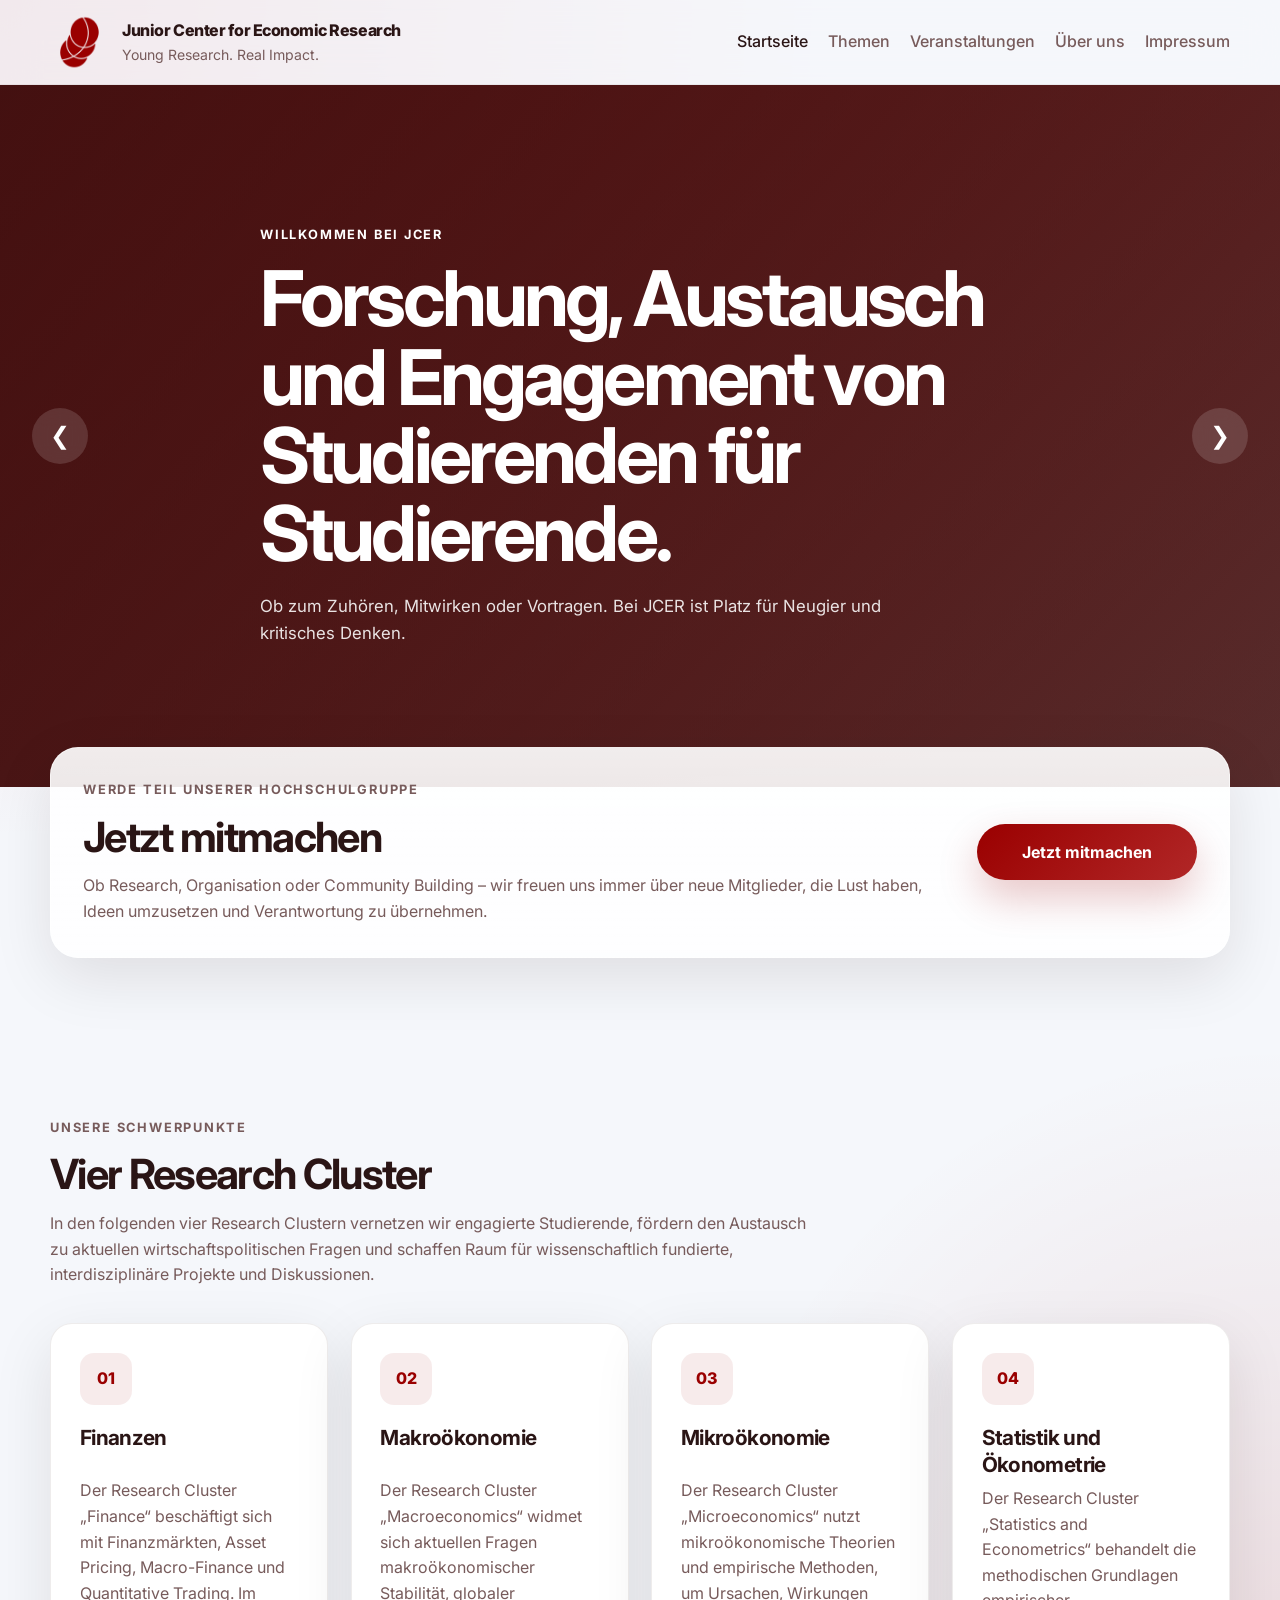
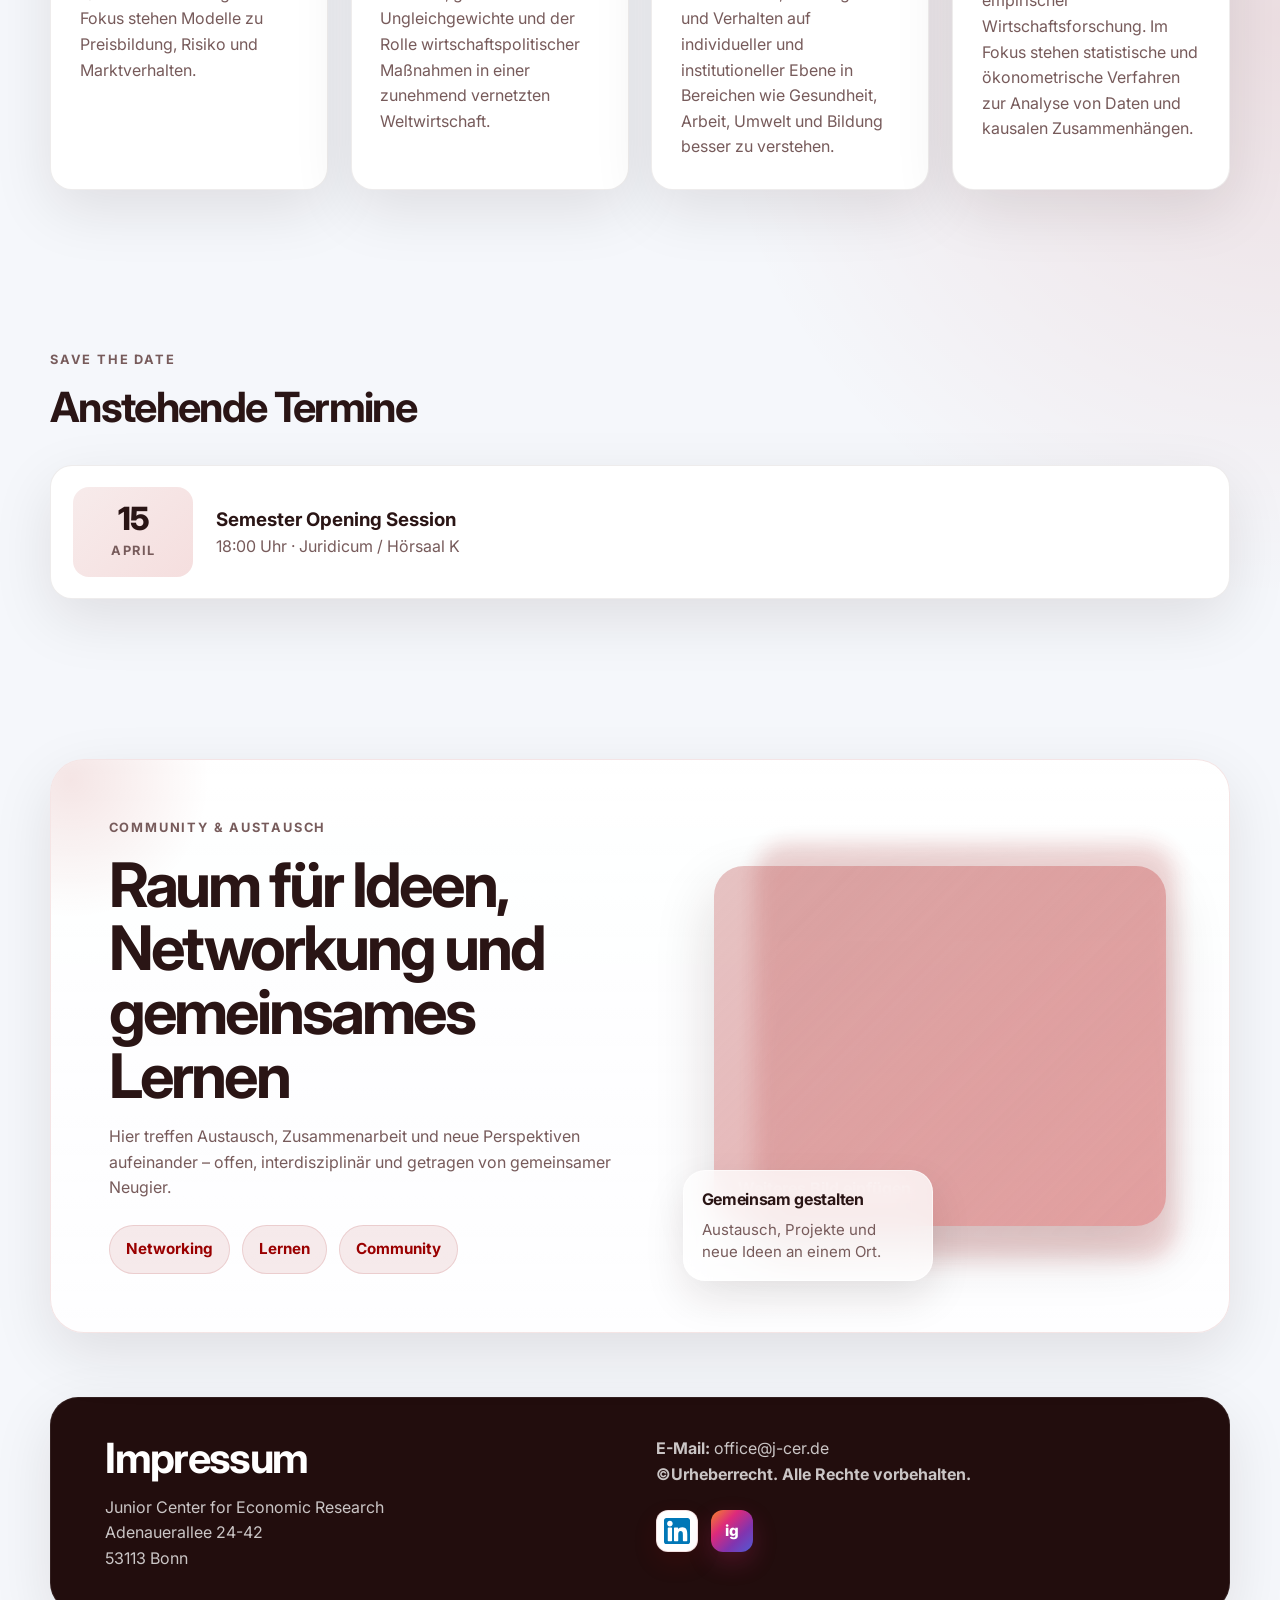
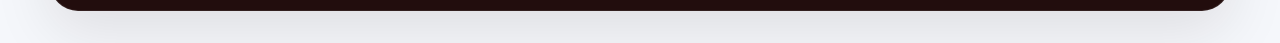
==== index.html @ ba7fd485 "Initial commit" ====
<!DOCTYPE html>
<html lang="de">
<head>
  <meta charset="UTF-8" />
  <meta name="viewport" content="width=device-width, initial-scale=1.0" />
  <title>JCER – Startseite</title>
  <link rel="preconnect" href="https://fonts.googleapis.com">
  <link rel="preconnect" href="https://fonts.gstatic.com" crossorigin>
  <link href="https://fonts.googleapis.com/css2?family=Inter:wght@400;500;600;700;800&display=swap" rel="stylesheet">
  <link rel="stylesheet" href="styles.css" />
</head>
<body>
  <header class="site-header">
    <div class="container header-content">
      <a href="index.html" class="brand" aria-label="Startseite">
        <div class="brand-logo">Logo</div>
        <div class="brand-text">
          <span class="brand-title">Junior Center for Economic Research</span>
          <span class="brand-subtitle">Young Research. Real Impact.</span>
        </div>
      </a>

      <nav class="main-nav" aria-label="Hauptnavigation">
        <a href="index.html" class="active">Startseite</a>
        <a href="themen.html">Themen</a>
        <a href="veranstaltungen.html">Veranstaltungen</a>
        <a href="ueber-uns.html">Über uns</a>
        <a href="impressum.html">Impressum</a>
      </nav>
    </div>
  </header>

  <main>
    <section class="hero-section">
      <div class="hero-slider">
        <div
          class="hero-slide active"
          style="background-image: url('https://images.unsplash.com/photo-1522202176988-66273c2fd55f?auto=format&fit=crop&w=1600&q=80');"
        ></div>

        <div
          class="hero-slide"
          style="background-image: url('https://images.unsplash.com/photo-1516321318423-f06f85e504b3?auto=format&fit=crop&w=1600&q=80');"
        ></div>

        <div
          class="hero-slide"
          style="background-image: url('https://images.unsplash.com/photo-1523240795612-9a054b0db644?auto=format&fit=crop&w=1600&q=80');"
        ></div>
      </div>

      <div class="hero-overlay"></div>

      <button class="hero-arrow hero-prev" type="button" aria-label="Vorheriges Bild">
        &#10094;
      </button>

      <button class="hero-arrow hero-next" type="button" aria-label="Nächstes Bild">
        &#10095;
      </button>

      <div class="container hero-content">
        <p class="eyebrow">Willkommen bei JCER</p>
        <h1>Forschung, Austausch und Engagement von Studierenden für Studierende.</h1>
        <p class="hero-text">
          Ob zum Zuhören, Mitwirken oder Vortragen.
          Bei JCER ist Platz für Neugier und kritisches Denken.
        </p>
      </div>
    </section>

    <section class="cta-section" id="mitmachen">
      <div class="container cta-box">
        <div>
          <p class="section-label">Werde Teil unserer Hochschulgruppe</p>
          <h2>Jetzt mitmachen</h2>
          <p>
            Ob Research, Organisation oder Community Building – wir freuen uns immer über neue Mitglieder,
            die Lust haben, Ideen umzusetzen und Verantwortung zu übernehmen.
          </p>
        </div>
        <a href="https://docs.google.com/forms/d/e/1FAIpQLSfSq2vkGWqAHSwN1rf7VXkGz0Rp_RXtEIdirjfcosgedQK0yQ/viewform" class="primary-button">Jetzt mitmachen</a>
      </div>
    </section>

    <section class="cluster-section" id="cluster">
      <div class="container">
        <div class="section-heading">
          <p class="section-label">Unsere Schwerpunkte</p>
          <h2>Vier Research Cluster</h2>
          <p>
            In den folgenden vier Research Clustern vernetzen wir engagierte Studierende, 
            fördern den Austausch zu aktuellen wirtschaftspolitischen Fragen und schaffen Raum für wissenschaftlich fundierte, interdisziplinäre Projekte und Diskussionen.
          </p>
        </div>

        <div class="cluster-grid">
          <article class="cluster-card">
            <span class="cluster-number">01</span>
            <h3>Finanzen</h3>
            <p>
              Der Research Cluster „Finance“ beschäftigt sich mit Finanzmärkten, Asset Pricing, Macro-Finance und Quantitative Trading. 
              Im Fokus stehen Modelle zu Preisbildung, Risiko und Marktverhalten.
            </p>
          </article>

          <article class="cluster-card">
            <span class="cluster-number">02</span>
            <h3>Makroökonomie</h3>
            <p>
              Der Research Cluster „Macroeconomics“ widmet sich aktuellen Fragen makroökonomischer Stabilität, globaler 
              Ungleichgewichte und der Rolle wirtschaftspolitischer Maßnahmen in einer zunehmend vernetzten Weltwirtschaft.
            </p>
          </article>

          <article class="cluster-card">
            <span class="cluster-number">03</span>
            <h3>Mikroökonomie</h3>
            <p>
              Der Research Cluster „Microeconomics“ nutzt mikroökonomische Theorien und empirische Methoden, um Ursachen, Wirkungen und Verhalten auf individueller und 
              institutioneller Ebene in Bereichen wie Gesundheit, Arbeit, Umwelt und Bildung besser zu verstehen.
            </p>
          </article>

          <article class="cluster-card">
            <span class="cluster-number">04</span>
            <h3>Statistik und Ökonometrie</h3>
            <p>
              Der Research Cluster „Statistics and Econometrics“ behandelt die methodischen Grundlagen empirischer Wirtschaftsforschung. Im Fokus stehen statistische und 
              ökonometrische Verfahren zur Analyse von Daten und kausalen Zusammenhängen.
            </p>
          </article>
        </div>
      </div>
    </section>

    <section class="events-section" id="termine">
      <div class="container">
        <div class="section-heading">
          <p class="section-label">Save the date</p>
          <h2>Anstehende Termine</h2>
        </div>

        <div class="event-list">
          <article class="event-card">
            <div class="event-date">
              <span class="day">15</span>
              <span class="month">April</span>
            </div>
            <div class="event-info">
              <h3>Semester Opening Session</h3>
              <p>18:00 Uhr · Juridicum / Hörsaal K</p>
            </div>
          </article>
        </div>
      </div>
    </section>

    <section class="image-banner-section" aria-label="Weiteres Bild">
      <div class="container">
        <div class="image-banner-card image-banner-card-redesign">
          <div class="image-banner-text">
            <p class="section-label">Community & Austausch</p>
            <h2>Raum für Ideen, Networkung und gemeinsames Lernen</h2>
            <p>
              Hier treffen Austausch, Zusammenarbeit und neue Perspektiven aufeinander – offen, 
              interdisziplinär und getragen von gemeinsamer Neugier.
            </p>

            <div class="image-banner-tags">
              <span>Networking</span>
              <span>Lernen</span>
              <span>Community</span>
            </div>
          </div>

          <div class="image-visual-stack">
            <div class="image-visual-accent"></div>

            <div class="image-placeholder">
              <span>Weiteres Bild einfügen</span>
            </div>

            <div class="image-floating-note">
              <strong>Gemeinsam gestalten</strong>
              <p>Austausch, Projekte und neue Ideen an einem Ort.</p>
            </div>
          </div>
        </div>
      </div>
    </section>
  </main>

  <footer class="site-footer" id="impressum-block">
    <div class="container footer-content">
      <div>
        <h2>Impressum</h2>
        <p>
          Junior Center for Economic Research<br />
          Adenauerallee 24-42<br />
          53113 Bonn
        </p>
      </div>

      <div>
        <p><strong>E-Mail:</strong> office@j-cer.de</p>
        <p><strong>©Urheberrecht. Alle Rechte vorbehalten.</strong></p>

        <div class="footer-socials">
          <a
            href="https://www.linkedin.com/company/junior-center-for-economic-research-jcer/"
            class="footer-social-link"
            aria-label="LinkedIn öffnen"
            target="_blank"
            rel="noopener noreferrer"
          >
            <span class="footer-social-icon footer-social-linkedin">in</span>
          </a>

          <a
            href="https://www.instagram.com/jcer.economics/"
            class="footer-social-link"
            aria-label="Instagram öffnen"
            target="_blank"
            rel="noopener noreferrer"
          >
            <span class="footer-social-icon footer-social-instagram">ig</span>
          </a>
        </div>
      </div>
    </div>
  </footer>
</body>
<script>
  const slides = document.querySelectorAll(".hero-slide");
  const prevButton = document.querySelector(".hero-prev");
  const nextButton = document.querySelector(".hero-next");

  let currentSlide = 0;
  let sliderInterval;

  function showSlide(index) {
    slides.forEach((slide, i) => {
      slide.classList.toggle("active", i === index);
    });

    currentSlide = index;
  }

  function nextSlide() {
    const newIndex = (currentSlide + 1) % slides.length;
    showSlide(newIndex);
  }

  function prevSlide() {
    const newIndex = (currentSlide - 1 + slides.length) % slides.length;
    showSlide(newIndex);
  }

  function startSlider() {
    sliderInterval = setInterval(nextSlide, 5000);
  }

  function resetSlider() {
    clearInterval(sliderInterval);
    startSlider();
  }

  nextButton.addEventListener("click", () => {
    nextSlide();
    resetSlider();
  });

  prevButton.addEventListener("click", () => {
    prevSlide();
    resetSlider();
  });

  showSlide(0);
  startSlider();
</script>
</html>
---- styles.css ----
:root {
  --bg: #f5f7fb;
  --surface: rgba(255, 255, 255, 0.76);
  --surface-strong: #ffffff;
  --text: #2a1515;
  --muted: #775b5b;
  --line: rgba(42, 21, 21, 0.08);
  --primary: #9a0000;
  --primary-dark: #6f0000;
  --accent: #d26a6a;
  --shadow: 0 20px 60px rgba(34, 13, 13, 0.10);
  --radius-xl: 28px;
  --radius-lg: 22px;
  --radius-md: 16px;
  --max-width: 1180px;
}

* {
  box-sizing: border-box;
  margin: 0;
  padding: 0;
}

html {
  scroll-behavior: smooth;
}

body {
  font-family: "Inter", sans-serif;
  background:
    radial-gradient(circle at top left, rgba(210, 106, 106, 0.35), transparent 24%),
    radial-gradient(circle at right center, rgba(154, 0, 0, 0.10), transparent 28%),
    var(--bg);
  color: var(--text);
  line-height: 1.6;
}

img {
  max-width: 100%;
  display: block;
}

a {
  color: inherit;
  text-decoration: none;
}

.container {
  width: min(100% - 2rem, var(--max-width));
  margin: 0 auto;
}

.site-header {
  position: sticky;
  top: 0;
  z-index: 100;
  backdrop-filter: blur(18px);
  background: rgba(245, 247, 251, 0.72);
  border-bottom: 1px solid rgba(42, 21, 21, 0.06);
}

.header-content {
  min-height: 84px;
  display: flex;
  align-items: center;
  justify-content: space-between;
  gap: 1.5rem;
}

.brand {
  display: flex;
  align-items: center;
  gap: 0.9rem;
}

.brand-logo {
  width: 58px;
  height: 58px;
  flex-shrink: 0;
  display: block;
  background: url("jcer-logo-transparent.png") center / contain no-repeat;
  text-indent: -9999px;
  overflow: hidden;
}


.brand-text {
  display: flex;
  flex-direction: column;
}

.brand-title {
  font-weight: 800;
  letter-spacing: -0.03em;
}

.brand-subtitle {
  color: var(--muted);
  font-size: 0.88rem;
}

.main-nav {
  display: flex;
  align-items: center;
  gap: 1.25rem;
  color: var(--muted);
  font-weight: 500;
}

.main-nav a {
  transition: color 0.2s ease;
}

.main-nav a:hover {
  color: var(--text);
}

section {
  padding: 5rem 0;
}

.hero-section {
  min-height: 78vh;
  display: flex;
  align-items: center;
  position: relative;
  overflow: hidden;
  background: #2a1515;
}

.hero-slider {
  position: absolute;
  inset: 0;
  z-index: 0;
}

.hero-slide {
  position: absolute;
  inset: 0;
  background-position: center;
  background-size: cover;
  background-repeat: no-repeat;
  opacity: 0;
  transform: scale(1.03);
  transition: opacity 0.9s ease, transform 5s ease;
}

.hero-slide.active {
  opacity: 1;
  transform: scale(1);
}

.hero-overlay {
  position: absolute;
  inset: 0;
  z-index: 1;
  pointer-events: none;
  background:
    linear-gradient(120deg, rgba(42, 21, 21, 0.72), rgba(42, 21, 21, 0.30)),
    linear-gradient(135deg, rgba(154, 0, 0, 0.82), rgba(210, 106, 106, 0.38)),
    linear-gradient(to top, rgba(42, 21, 21, 0.22), transparent);
}

.hero-content {
  position: relative;
  z-index: 2;
  max-width: 760px;
  color: white;
}

.hero-arrow {
  position: absolute;
  top: 50%;
  transform: translateY(-50%);
  z-index: 3;
  width: 56px;
  height: 56px;
  border: none;
  border-radius: 999px;
  background: rgba(255, 255, 255, 0.14);
  backdrop-filter: blur(10px);
  color: white;
  font-size: 1.5rem;
  cursor: pointer;
  transition: background 0.2s ease, transform 0.2s ease;
}

.hero-arrow:hover {
  background: rgba(255, 255, 255, 0.24);
}

.hero-prev {
  left: 2rem;
}

.hero-next {
  right: 2rem;
}

.eyebrow,
.section-label {
  text-transform: uppercase;
  letter-spacing: 0.14em;
  font-size: 0.8rem;
  font-weight: 700;
  margin-bottom: 0.9rem;
}

.hero-content h1 {
  font-size: clamp(2.8rem, 6vw, 5.1rem);
  line-height: 1.02;
  letter-spacing: -0.05em;
  margin-bottom: 1.2rem;
}

.hero-text {
  max-width: 60ch;
  font-size: 1.05rem;
  color: rgba(255, 255, 255, 0.88);
}

.cta-section {
  padding-top: 0;
  margin-top: -2.5rem;
  position: relative;
  z-index: 2;
}

.cta-box,
.cluster-card,
.event-card,
.image-banner-card,
.site-footer {
  box-shadow: var(--shadow);
  cursor: pointer;
  transition:
    transform 0.22s ease,
    box-shadow 0.22s ease,
    border-color 0.22s ease;
}

.cta-box:hover,
.cluster-card:hover,
.event-card:hover,
.image-banner-card:hover,
.site-footer:hover {
  transform: translateY(-6px);
  box-shadow: 0 22px 55px rgba(34, 13, 13, 0.14);
  border-color: rgba(154, 0, 0, 0.18);
}

.cluster-number,
.event-date,
.image-placeholder,
.cta-box *,
.cluster-card *,
.event-card *,
.image-banner-card *,
.site-footer * {
  transform: none;
}

.cta-box {
  display: flex;
  align-items: center;
  justify-content: space-between;
  gap: 2rem;
  padding: 2rem;
  border-radius: var(--radius-xl);
  background: linear-gradient(180deg, rgba(255, 255, 255, 0.92), rgba(255, 255, 255, 0.82));
  border: 1px solid rgba(255, 255, 255, 0.6);
}

.cta-box h2,
.section-heading h2,
.image-banner-text h2,
.site-footer h2 {
  font-size: clamp(1.9rem, 4vw, 2.6rem);
  line-height: 1.1;
  letter-spacing: -0.04em;
  margin-bottom: 0.8rem;
}

.cta-box p,
.section-heading p,
.cluster-card p,
.event-info p,
.image-banner-text p,
.site-footer p {
  color: var(--muted);
}

.primary-button,
a.primary-button,
button.primary-button {
  display: inline-flex;
  align-items: center;
  justify-content: center;
  padding: 1rem 2rem;
  min-height: 56px;
  border: none;
  outline: none;
  border-radius: 999px;
  background: linear-gradient(135deg, #9a0000, #b12727);
  color: #ffffff;
  text-decoration: none;
  font: inherit;
  font-weight: 700;
  font-size: 1rem;
  line-height: 1;
  cursor: pointer;
  appearance: none;
  white-space: nowrap;
  min-width: 220px;
  -webkit-appearance: none;
  box-shadow: 0 18px 40px rgba(154, 0, 0, 0.22);
  transition: transform 0.2s ease, box-shadow 0.2s ease, filter 0.2s ease;
}

.primary-button:hover,
a.primary-button:hover,
button.primary-button:hover {
  transform: translateY(-2px);
  box-shadow: 0 22px 50px rgba(154, 0, 0, 0.28);
  filter: brightness(1.02);
}

.primary-button:active,
a.primary-button:active,
button.primary-button:active {
  transform: translateY(0);
}

.primary-button:focus-visible,
a.primary-button:focus-visible,
button.primary-button:focus-visible {
  box-shadow:
    0 0 0 4px rgba(154, 0, 0, 0.12),
    0 18px 40px rgba(154, 0, 0, 0.22);
}

.section-heading {
  max-width: 760px;
  margin-bottom: 2.2rem;
}

.cluster-grid {
  display: grid;
  grid-template-columns: repeat(4, minmax(0, 1fr));
  gap: 1.4rem;
}

.cluster-card {
  background: var(--surface-strong);
  border: 1px solid var(--line);
  border-radius: var(--radius-lg);
  padding: 1.8rem;
  min-height: 240px;
  display: grid;
  grid-template-rows: auto minmax(3.4rem, auto) 1fr;
  align-content: start;
  justify-content: start;
}


.cluster-number {
  display: inline-flex;
  width: 52px;
  height: 52px;
  border-radius: 14px;
  align-items: center;
  justify-content: center;
  background: rgba(154, 0, 0, 0.08);
  color: var(--primary);
  font-weight: 800;
  margin-bottom: 1.2rem;
}

.cluster-card h3 {
  font-size: 1.3rem;
  line-height: 1.3;
  letter-spacing: -0.03em;
  margin-bottom: 0.5rem;
}

.event-list {
  display: grid;
  gap: 1rem;
}

.event-card {
  display: grid;
  grid-template-columns: 120px 1fr;
  gap: 1.4rem;
  align-items: center;
  background: var(--surface-strong);
  border: 1px solid var(--line);
  border-radius: var(--radius-lg);
  padding: 1.3rem 1.4rem;
}

.event-date {
  border-radius: var(--radius-md);
  padding: 1rem;
  text-align: center;
  background: linear-gradient(135deg, rgba(154, 0, 0, 0.08), rgba(210, 106, 106, 0.22));
}

.event-date .day {
  display: block;
  font-size: 2rem;
  line-height: 1;
  font-weight: 800;
  letter-spacing: -0.05em;
}

.event-date .month {
  display: block;
  margin-top: 0.35rem;
  text-transform: uppercase;
  letter-spacing: 0.12em;
  font-size: 0.8rem;
  color: var(--muted);
  font-weight: 700;
}

.image-banner-section {
  padding-bottom: 4rem;
}

.image-banner-card {
  position: relative;
  overflow: hidden;
  display: grid;
  grid-template-columns: minmax(0, 1.05fr) minmax(340px, 0.95fr);
  gap: 2rem;
  padding: 2rem;
  border-radius: 34px;
  background: linear-gradient(180deg, rgba(255, 255, 255, 0.92), rgba(255, 255, 255, 0.84));
  border: 1px solid rgba(154, 0, 0, 0.10);
}

.image-banner-card::before {
  content: "";
  position: absolute;
  top: -120px;
  left: -120px;
  width: 280px;
  height: 280px;
  border-radius: 999px;
  background: radial-gradient(circle, rgba(154, 0, 0, 0.10), transparent 70%);
  pointer-events: none;
}

.image-banner-text {
  position: relative;
  z-index: 1;
  padding: 1.6rem 1.2rem 1.6rem 1.6rem;
  display: flex;
  flex-direction: column;
  justify-content: center;
}

.image-banner-text h2 {
  font-size: clamp(2.2rem, 4.8vw, 4rem);
  line-height: 1.04;
  letter-spacing: -0.05em;
  margin-bottom: 1rem;
  max-width: 12ch;
}

.image-banner-text p {
  max-width: 58ch;
}

.image-banner-tags {
  display: flex;
  flex-wrap: wrap;
  gap: 0.75rem;
  margin-top: 1.5rem;
}

.image-banner-tags span {
  display: inline-flex;
  align-items: center;
  justify-content: center;
  padding: 0.72rem 1rem;
  border-radius: 999px;
  background: rgba(154, 0, 0, 0.08);
  border: 1px solid rgba(154, 0, 0, 0.12);
  color: var(--primary);
  font-weight: 700;
  font-size: 0.95rem;
}

.image-visual-stack {
  position: relative;
  min-height: 420px;
  display: flex;
  align-items: center;
  justify-content: center;
}

.image-visual-accent {
  position: absolute;
  top: 10%;
  right: 4%;
  width: 82%;
  height: 82%;
  border-radius: 32px;
  background: linear-gradient(135deg, rgba(154, 0, 0, 0.18), rgba(210, 106, 106, 0.28));
  filter: blur(10px);
  opacity: 0.9;
}

.image-placeholder {
  position: relative;
  z-index: 2;
  width: 88%;
  min-height: 360px;
  border-radius: 30px;
  background:
    linear-gradient(135deg, rgba(154, 0, 0, 0.24), rgba(210, 106, 106, 0.52)),
    url("https://images.unsplash.com/photo-1516321318423-f06f85e504b3?auto=format&fit=crop&w=1200&q=80") center/cover no-repeat;
  display: flex;
  align-items: flex-end;
  padding: 1.5rem;
  color: white;
  font-weight: 700;
  box-shadow: 0 24px 60px rgba(42, 21, 21, 0.16);
}

.image-floating-note {
  position: absolute;
  left: 0;
  bottom: 1.2rem;
  z-index: 3;
  max-width: 250px;
  padding: 1rem 1.1rem;
  border-radius: 22px;
  background: rgba(255, 255, 255, 0.78);
  backdrop-filter: blur(14px);
  border: 1px solid rgba(255, 255, 255, 0.55);
  box-shadow: 0 18px 40px rgba(42, 21, 21, 0.10);
}

.image-floating-note strong {
  display: block;
  margin-bottom: 0.35rem;
  font-size: 1rem;
  letter-spacing: -0.02em;
}

.image-floating-note p {
  color: var(--muted);
  font-size: 0.94rem;
  line-height: 1.5;
}

.site-footer {
  background: #220d0d;
  color: white;
  margin: 0 auto 2rem;
  width: min(100% - 2rem, var(--max-width));
  border-radius: 28px;
  border: 1px solid rgba(255, 255, 255, 0.08);
}

.footer-content {
  display: grid;
  grid-template-columns: 1fr 1fr;
  gap: 2rem;
  padding: 2.4rem;
}

.site-footer p {
  color: rgba(255, 255, 255, 0.76);
}

@media (max-width: 1100px) {
  .cluster-grid {
    grid-template-columns: repeat(2, 1fr);
  }
}

@media (max-width: 640px) {
  .cluster-grid {
    grid-template-columns: 1fr;
  }
}

@media (max-width: 640px) {
  .cluster-card {
    grid-template-rows: auto auto 1fr;
  }
}

@media (max-width: 960px) {
  .main-nav {
    display: none;
  }

  .cluster-grid,
  .image-banner-card,
  .footer-content {
    grid-template-columns: 1fr;
  }

  .cta-box {
    flex-direction: column;
    align-items: flex-start;
  }

    .image-banner-card {
    grid-template-columns: 1fr;
  }

  .image-visual-stack {
    min-height: 360px;
  }

  .image-placeholder {
    width: 100%;
  }

  .image-floating-note {
    left: 1rem;
    right: 1rem;
    max-width: none;
  }
}

@media (max-width: 640px) {
  section {
    padding: 3.8rem 0;
  }

  .hero-arrow {
    width: 44px;
    height: 44px;
    font-size: 1.2rem;
  }

  .hero-prev {
    left: 0.9rem;
  }

  .hero-next {
    right: 0.9rem;
  }

  .header-content {
    min-height: 76px;
  }

    .image-banner-card {
    padding: 1.2rem;
  }

  .image-banner-text {
    padding: 0.4rem;
  }

  .image-banner-text h2 {
    max-width: none;
  }

  .image-visual-stack {
    min-height: 300px;
  }

  .image-placeholder {
    min-height: 260px;
    width: 100%;
    border-radius: 24px;
  }

  .image-floating-note {
    position: static;
    margin-top: 0.9rem;
  }

  .brand-title {
    font-size: 0.95rem;
  }

  .brand-subtitle {
    font-size: 0.8rem;
  }

  .hero-section {
    min-height: 68vh;
  }

  .cta-box,
  .cluster-card,
  .event-card,
  .image-banner-card,
  .footer-content {
    padding: 1.2rem;
  }

  .event-card {
    grid-template-columns: 1fr;
  }

  .image-placeholder {
    min-height: 260px;
  }
}


.main-nav a.active {
  color: var(--text);
}

.subpage-main {
  min-height: calc(100vh - 84px);
  display: flex;
  align-items: center;
}

.subpage-section {
  width: 100%;
}

.subpage-card {
  max-width: 760px;
  padding: 3rem;
  border-radius: var(--radius-xl);
  background: linear-gradient(180deg, rgba(255, 255, 255, 0.92), rgba(255, 255, 255, 0.82));
  border: 1px solid rgba(255, 255, 255, 0.6);
  box-shadow: var(--shadow);
}

.subpage-card h1 {
  font-size: clamp(2.4rem, 5vw, 4rem);
  line-height: 1.05;
  letter-spacing: -0.05em;
  margin-bottom: 1rem;
}

.subpage-card p:last-child {
  color: var(--muted);
  font-size: 1.05rem;
  max-width: 60ch;
}

@media (max-width: 640px) {
  .subpage-main {
    min-height: calc(100vh - 76px);
    align-items: flex-start;
  }

  .subpage-card {
    padding: 1.5rem;
  }
}

/* =========================================
   ÜBER UNS
========================================= */

.about-main {
  min-height: 100vh;
}

.about-hero {
  min-height: 58vh;
  display: flex;
  align-items: center;
  position: relative;
  overflow: hidden;
  background:
    linear-gradient(120deg, rgba(34, 13, 13, 0.72), rgba(34, 13, 13, 0.34)),
    linear-gradient(135deg, rgba(154, 0, 0, 0.42), rgba(210, 106, 106, 0.16)),
    url("https://images.unsplash.com/photo-1516321318423-f06f85e504b3?auto=format&fit=crop&w=1600&q=80") center/cover no-repeat;
}

.about-hero-overlay {
  position: absolute;
  inset: 0;
  background: linear-gradient(to top, rgba(34, 13, 13, 0.18), transparent);
}

.about-hero-content {
  position: relative;
  z-index: 1;
  color: white;
  max-width: 860px;
}

.about-hero-content h1 {
  font-size: clamp(2.8rem, 6vw, 5rem);
  line-height: 1.03;
  letter-spacing: -0.05em;
}

.about-mission,
.about-join,
.about-board,
.about-contact {
  padding: 5rem 0;
}

.about-card,
.about-join-card,
.contact-card {
  background: linear-gradient(180deg, rgba(255, 255, 255, 0.92), rgba(255, 255, 255, 0.84));
  border: 1px solid rgba(255, 255, 255, 0.6);
  border-radius: var(--radius-xl);
  box-shadow: var(--shadow);
}

.about-card {
  padding: 2.4rem;
  max-width: 900px;
}

.about-card h2,
.about-join-text h2,
.contact-card-header h2 {
  font-size: clamp(2rem, 4vw, 2.8rem);
  line-height: 1.08;
  letter-spacing: -0.04em;
  margin-bottom: 1rem;
}

.about-card p:last-child,
.about-card p:nth-of-type(2),
.about-join-text p,
.contact-card-header p {
  color: var(--muted);
}

.about-card p + p {
  margin-top: 1rem;
}

.about-board .section-heading {
  margin-bottom: 2.5rem;
}

.board-block + .board-block {
  margin-top: 2.5rem;
}

.board-subheading {
  font-size: 1.35rem;
  letter-spacing: -0.03em;
  margin-bottom: 1.2rem;
}

.board-grid {
  display: grid;
  gap: 1.25rem;
}

.board-grid-exec {
  grid-template-columns: repeat(2, 1fr);
}

.board-grid-extended {
  grid-template-columns: repeat(4, 1fr);
}

.board-card {
  background: var(--surface-strong);
  border: 1px solid var(--line);
  border-radius: var(--radius-lg);
  padding: 1.5rem;
  box-shadow: var(--shadow);
}

.board-avatar {
  width: 58px;
  height: 58px;
  border-radius: 16px;
  display: grid;
  place-items: center;
  margin-bottom: 1rem;
  background: rgba(154, 0, 0, 0.08);
  color: var(--primary);
  font-weight: 800;
  font-size: 1.2rem;
}

.board-card h4 {
  font-size: 1.15rem;
  letter-spacing: -0.03em;
  margin-bottom: 0.3rem;
}

.board-role {
  color: var(--primary);
  font-weight: 700;
  margin-bottom: 0.6rem;
}

.board-card p:last-child {
  color: var(--muted);
}

.contact-card {
  padding: 2.4rem;
}

.contact-card-header {
  max-width: 720px;
  margin-bottom: 2rem;
}

.form-grid {
  display: grid;
  grid-template-columns: repeat(2, 1fr);
  gap: 1rem;
}

.form-field {
  display: flex;
  flex-direction: column;
  gap: 0.55rem;
  margin-bottom: 1rem;
}

.form-field label {
  font-weight: 600;
  color: var(--text);
}

.form-field input,
.form-field textarea {
  width: 100%;
  border: 1px solid var(--line);
  background: rgba(255, 255, 255, 0.92);
  color: var(--text);
  border-radius: 16px;
  padding: 1rem 1rem;
  font: inherit;
  outline: none;
  transition: border-color 0.2s ease, box-shadow 0.2s ease;
}

.form-field input:focus,
.form-field textarea:focus {
  border-color: rgba(154, 0, 0, 0.35);
  box-shadow: 0 0 0 4px rgba(154, 0, 0, 0.08);
}

.form-field textarea {
  resize: vertical;
  min-height: 160px;
}

/* =========================================
   ZIELSETZUNG – neue Gestaltung
========================================= */

.about-mission {
  padding: 5rem 0;
}

.mission-shell {
  position: relative;
  overflow: hidden;
  display: grid;
  grid-template-columns: minmax(0, 1.25fr) minmax(320px, 0.85fr);
  gap: 1.5rem;
  padding: 2.4rem;
  border-radius: var(--radius-xl);
  background: linear-gradient(180deg, rgba(255, 255, 255, 0.92), rgba(255, 255, 255, 0.84));
  border: 1px solid rgba(255, 255, 255, 0.6);
  box-shadow: var(--shadow);
}

.mission-shell::before {
  content: "";
  position: absolute;
  top: -120px;
  right: -80px;
  width: 260px;
  height: 260px;
  border-radius: 999px;
  background: radial-gradient(circle, rgba(154, 0, 0, 0.16), transparent 70%);
  pointer-events: none;
}

.mission-shell::after {
  content: "";
  position: absolute;
  bottom: -120px;
  left: -100px;
  width: 240px;
  height: 240px;
  border-radius: 999px;
  background: radial-gradient(circle, rgba(185, 69, 69, 0.12), transparent 70%);
  pointer-events: none;
}

.mission-copy,
.mission-side {
  position: relative;
  z-index: 1;
}

.mission-copy h2 {
  font-size: clamp(2.4rem, 4.8vw, 4rem);
  line-height: 1.03;
  letter-spacing: -0.05em;
  margin-bottom: 1.2rem;
}

.mission-copy p {
  max-width: 820px;
  color: var(--muted);
}

.mission-copy p + p {
  margin-top: 1rem;
}

.mission-tags {
  display: flex;
  flex-wrap: wrap;
  gap: 0.75rem;
  margin-top: 1.6rem;
}

.mission-tags span {
  display: inline-flex;
  align-items: center;
  justify-content: center;
  padding: 0.72rem 1rem;
  border-radius: 999px;
  background: rgba(154, 0, 0, 0.08);
  border: 1px solid rgba(154, 0, 0, 0.12);
  color: var(--primary);
  font-weight: 700;
  font-size: 0.95rem;
}

.mission-side {
  display: grid;
  gap: 1rem;
}

.mission-highlight {
  padding: 1.5rem;
  border-radius: var(--radius-lg);
  background: linear-gradient(145deg, #2a1515, #4a1d1d);
  color: white;
  box-shadow: 0 20px 45px rgba(42, 21, 21, 0.2);
}

.mission-highlight-label {
  margin-bottom: 0.7rem;
  font-size: 0.82rem;
  font-weight: 700;
  letter-spacing: 0.16em;
  text-transform: uppercase;
  color: rgba(255, 255, 255, 0.7);
}

.mission-highlight h3 {
  font-size: 1.5rem;
  line-height: 1.18;
  letter-spacing: -0.03em;
}

.mission-points {
  display: grid;
  gap: 1rem;
}

.mission-point {
  display: grid;
  grid-template-columns: 58px 1fr;
  gap: 1rem;
  align-items: start;
  padding: 1.1rem 1.1rem;
  border-radius: 22px;
  background: rgba(255, 255, 255, 0.76);
  border: 1px solid var(--line);
}

.mission-point-number {
  width: 58px;
  height: 58px;
  border-radius: 18px;
  display: grid;
  place-items: center;
  background: rgba(154, 0, 0, 0.08);
  color: var(--primary);
  font-size: 1.05rem;
  font-weight: 800;
}

.mission-point h4 {
  margin-bottom: 0.25rem;
  font-size: 1.05rem;
  letter-spacing: -0.03em;
}

.mission-point p {
  color: var(--muted);
  font-size: 0.96rem;
}

@media (max-width: 960px) {
  .mission-shell {
    grid-template-columns: 1fr;
  }
}

@media (max-width: 640px) {
  .mission-shell {
    padding: 1.4rem;
  }

  .mission-highlight,
  .mission-point {
    padding: 1rem;
  }

  .mission-point {
    grid-template-columns: 52px 1fr;
  }

  .mission-point-number {
    width: 52px;
    height: 52px;
  }
}

@media (max-width: 960px) {
  .about-join-card,
  .board-grid-exec,
  .form-grid {
    grid-template-columns: 1fr;
  }

  .about-join-card {
    flex-direction: column;
    align-items: flex-start;
  }

  .board-grid-extended {
    grid-template-columns: repeat(2, 1fr);
  }
}

@media (max-width: 640px) {
  .about-hero {
    min-height: 46vh;
  }

  .about-card,
  .about-join-card,
  .contact-card,
  .board-card {
    padding: 1.4rem;
  }

  .board-grid-extended {
    grid-template-columns: 1fr;
  }
}

/* =========================================
   MITGLIED WERDEN – kompakteres Split-Layout
========================================= */

.about-join {
  padding: 5rem 0;
}

.join-layout {
  display: grid;
  grid-template-columns: minmax(0, 1.25fr) minmax(280px, 380px);
  gap: 2rem;
  align-items: center;
}

.join-copy {
  max-width: 820px;
}

.join-copy h2 {
  font-size: clamp(2.3rem, 4.8vw, 4rem);
  line-height: 1.04;
  letter-spacing: -0.05em;
  margin-bottom: 1rem;
}

.join-copy p {
  color: var(--muted);
  max-width: 760px;
}

.join-tags {
  display: flex;
  flex-wrap: wrap;
  gap: 0.75rem;
  margin-top: 1.5rem;
}

.join-tags span {
  display: inline-flex;
  align-items: center;
  justify-content: center;
  padding: 0.72rem 1rem;
  border-radius: 999px;
  background: rgba(154, 0, 0, 0.08);
  border: 1px solid rgba(154, 0, 0, 0.12);
  color: var(--primary);
  font-weight: 700;
  font-size: 0.95rem;
}

.join-action-card {
  padding: 1.6rem;
  border-radius: 28px;
  background: linear-gradient(180deg, rgba(255, 255, 255, 0.92), rgba(255, 255, 255, 0.84));
  border: 1px solid rgba(255, 255, 255, 0.6);
  box-shadow: var(--shadow);
}

.join-action-label {
  margin-bottom: 0.7rem;
  font-size: 0.82rem;
  font-weight: 700;
  letter-spacing: 0.16em;
  text-transform: uppercase;
  color: var(--primary);
}

.join-action-card h3 {
  font-size: 1.45rem;
  line-height: 1.15;
  letter-spacing: -0.03em;
  margin-bottom: 0.7rem;
}

.join-action-card p {
  color: var(--muted);
  margin-bottom: 1.2rem;
}

.join-action-card .primary-button {
  width: 100%;
}

@media (max-width: 960px) {
  .join-layout {
    grid-template-columns: 1fr;
  }

  .join-action-card {
    max-width: 420px;
  }
}

@media (max-width: 640px) {
  .join-action-card {
    padding: 1.25rem;
  }
}

.linkedin-link {
  display: inline-flex;
  align-items: center;
  justify-content: center;
  margin: 0.35rem 0 0.9rem;
  text-decoration: none;
}

.linkedin-icon {
  width: 38px;
  height: 38px;
  border-radius: 12px;
  display: inline-flex;
  align-items: center;
  justify-content: center;
  background: #9a0000;
  color: #ffffff;
  font-size: 1rem;
  font-weight: 800;
  line-height: 1;
  box-shadow: 0 10px 24px rgba(154, 0, 0, 0.2);
  transition: transform 0.2s ease, box-shadow 0.2s ease, filter 0.2s ease;
}

.linkedin-link:hover .linkedin-icon {
  transform: translateY(-2px);
  box-shadow: 0 14px 30px rgba(154, 0, 0, 0.28);
  filter: brightness(1.03);
}

.footer-socials {
  display: flex;
  align-items: center;
  gap: 0.8rem;
  margin-top: 1.4rem;
}

.footer-social-link {
  display: inline-flex;
  text-decoration: none;
}

.footer-social-icon {
  width: 42px;
  height: 42px;
  border-radius: 12px;
  display: inline-flex;
  align-items: center;
  justify-content: center;
  color: #ffffff;
  font-size: 0.95rem;
  font-weight: 800;
  line-height: 1;
  transition: transform 0.2s ease, box-shadow 0.2s ease, filter 0.2s ease;
}

.footer-social-linkedin {
  background: #9a0000;
  box-shadow: 0 10px 24px rgba(154, 0, 0, 0.22);
}

.footer-social-instagram {
  background: linear-gradient(135deg, #f58529, #dd2a7b, #8134af, #515bd4);
  box-shadow: 0 10px 24px rgba(221, 42, 123, 0.22);
}

.footer-social-link:hover .footer-social-icon {
  transform: translateY(-2px);
  filter: brightness(1.04);
}

/* =========================================
   IMPRESSUM / DATENSCHUTZ
========================================= */

.legal-main,
.privacy-main {
  min-height: 100vh;
}

.legal-hero {
  min-height: 42vh;
  display: flex;
  align-items: center;
  position: relative;
  overflow: hidden;
  background:
    linear-gradient(120deg, rgba(34, 13, 13, 0.78), rgba(34, 13, 13, 0.40)),
    linear-gradient(135deg, rgba(154, 0, 0, 0.30), rgba(210, 106, 106, 0.12)),
    url("https://images.unsplash.com/photo-1450101499163-c8848c66ca85?auto=format&fit=crop&w=1600&q=80") center/cover no-repeat;
}

.legal-hero-overlay {
  position: absolute;
  inset: 0;
  background: linear-gradient(to top, rgba(34, 13, 13, 0.2), transparent);
}

.legal-hero-content {
  position: relative;
  z-index: 1;
  color: white;
  max-width: 760px;
}

.legal-hero-content h1 {
  font-size: clamp(2.8rem, 6vw, 4.8rem);
  line-height: 1.03;
  letter-spacing: -0.05em;
  margin-bottom: 1rem;
}

.legal-hero-content p {
  color: rgba(255, 255, 255, 0.88);
  max-width: 62ch;
}

.legal-details-section,
.legal-note-section,
.privacy-placeholder-section {
  padding: 5rem 0;
}

.legal-details-shell {
  display: grid;
  grid-template-columns: minmax(0, 1.2fr) minmax(280px, 360px);
  gap: 1.5rem;
  align-items: start;
}

.legal-details-main,
.legal-side-card,
.legal-note-card,
.privacy-placeholder-card {
  background: linear-gradient(180deg, rgba(255, 255, 255, 0.92), rgba(255, 255, 255, 0.84));
  border: 1px solid rgba(255, 255, 255, 0.6);
  border-radius: var(--radius-xl);
  box-shadow: var(--shadow);
}

.legal-details-main {
  padding: 2.2rem;
}

.legal-details-main h2,
.legal-note-highlight h2,
.privacy-placeholder-card h1 {
  font-size: clamp(2rem, 4.5vw, 3.3rem);
  line-height: 1.05;
  letter-spacing: -0.05em;
  margin-bottom: 1rem;
}

.legal-info-grid {
  display: grid;
  grid-template-columns: repeat(2, 1fr);
  gap: 1rem;
  margin-top: 1.4rem;
}

.legal-info-card {
  padding: 1.25rem;
  border-radius: 22px;
  background: rgba(255, 255, 255, 0.74);
  border: 1px solid var(--line);
}

.legal-info-card h3 {
  font-size: 1rem;
  letter-spacing: -0.02em;
  margin-bottom: 0.5rem;
}

.legal-info-card p {
  color: var(--muted);
}

.legal-side-card {
  padding: 1.6rem;
}

.legal-side-label {
  margin-bottom: 0.7rem;
  font-size: 0.82rem;
  font-weight: 700;
  letter-spacing: 0.16em;
  text-transform: uppercase;
  color: var(--primary);
}

.legal-side-card h3 {
  font-size: 1.4rem;
  line-height: 1.15;
  letter-spacing: -0.03em;
  margin-bottom: 0.8rem;
}

.legal-side-card p {
  color: var(--muted);
  margin-bottom: 1.2rem;
}

.legal-side-card .primary-button {
  width: 100%;
}

.legal-note-layout {
  display: grid;
  grid-template-columns: minmax(0, 0.9fr) minmax(0, 1.1fr);
  gap: 1.5rem;
  align-items: stretch;
}

.legal-note-highlight {
  padding: 2rem;
  border-radius: var(--radius-xl);
  background: linear-gradient(145deg, #2a1515, #4a1d1d);
  color: white;
  box-shadow: 0 20px 45px rgba(42, 21, 21, 0.2);
}

.legal-note-card {
  padding: 2rem;
}

.legal-note-card h3 {
  font-size: 1.3rem;
  letter-spacing: -0.03em;
  margin-bottom: 0.8rem;
}

.legal-note-card p {
  color: var(--muted);
}

.legal-note-card p + p {
  margin-top: 1rem;
}

.privacy-placeholder-card {
  max-width: 820px;
  padding: 2.4rem;
}

.privacy-placeholder-card p {
  color: var(--muted);
  max-width: 60ch;
}

@media (max-width: 960px) {
  .legal-details-shell,
  .legal-note-layout,
  .legal-info-grid {
    grid-template-columns: 1fr;
  }
}

@media (max-width: 640px) {
  .legal-hero {
    min-height: 34vh;
  }

  .legal-details-main,
  .legal-side-card,
  .legal-note-highlight,
  .legal-note-card,
  .privacy-placeholder-card {
    padding: 1.4rem;
  }
}

/* =========================================
   IMPRESSUM – überarbeitete Detail-Section
========================================= */

.legal-details-shell {
  display: grid;
  grid-template-columns: minmax(0, 1.45fr) minmax(320px, 0.72fr);
  gap: 1.5rem;
  align-items: stretch;
}

.legal-details-main,
.legal-side-card {
  height: 100%;
}

.legal-details-main {
  padding: 2.2rem;
  background: linear-gradient(180deg, rgba(255, 255, 255, 0.92), rgba(255, 255, 255, 0.84));
  border: 1px solid rgba(255, 255, 255, 0.6);
  border-radius: var(--radius-xl);
  box-shadow: var(--shadow);
}

.legal-details-main h2 {
  font-size: clamp(2.2rem, 5vw, 4.2rem);
  line-height: 1.02;
  letter-spacing: -0.05em;
  margin-bottom: 0.8rem;
}

.legal-intro {
  color: var(--muted);
  max-width: 64ch;
  margin-bottom: 1.4rem;
}

.legal-detail-stack {
  display: grid;
  gap: 1rem;
  margin-top: 1rem;
}

.legal-detail-block {
  padding: 1.35rem 1.4rem;
  border-radius: 24px;
  background: rgba(255, 255, 255, 0.72);
  border: 1px solid var(--line);
}

.legal-detail-block h3 {
  font-size: 1.08rem;
  letter-spacing: -0.02em;
  margin-bottom: 0.75rem;
}

.legal-detail-block p {
  color: var(--muted);
}

.legal-detail-block p + p {
  margin-top: 0.9rem;
}

.legal-detail-note {
  font-style: italic;
}

.legal-side-card {
  padding: 1.8rem;
  display: flex;
  flex-direction: column;
  justify-content: space-between;
  gap: 1.4rem;
  background: linear-gradient(180deg, rgba(255, 255, 255, 0.92), rgba(255, 255, 255, 0.84));
  border: 1px solid rgba(255, 255, 255, 0.6);
  border-radius: var(--radius-xl);
  box-shadow: var(--shadow);
}

.legal-side-label {
  margin-bottom: 0.7rem;
  font-size: 0.82rem;
  font-weight: 700;
  letter-spacing: 0.16em;
  text-transform: uppercase;
  color: var(--primary);
}

.legal-side-card h3 {
  font-size: 1.9rem;
  line-height: 1.08;
  letter-spacing: -0.04em;
  margin-bottom: 0.8rem;
}

.legal-side-card p {
  color: var(--muted);
}

.legal-side-points {
  display: grid;
  gap: 0.75rem;
}

.legal-side-point {
  padding: 0.85rem 1rem;
  border-radius: 16px;
  background: rgba(154, 0, 0, 0.06);
  border: 1px solid rgba(154, 0, 0, 0.10);
  color: var(--primary);
  font-weight: 600;
}

.legal-side-card .primary-button {
  width: 100%;
}

@media (max-width: 960px) {
  .legal-details-shell {
    grid-template-columns: 1fr;
  }
}

@media (max-width: 640px) {
  .legal-details-main,
  .legal-side-card {
    padding: 1.4rem;
  }

  .legal-details-main h2 {
    font-size: clamp(2rem, 8vw, 3rem);
  }

  .legal-side-card h3 {
    font-size: 1.45rem;
  }
}

/* =========================================
   IMPRESSUM – ruhigeres Redesign
========================================= */

.legal-details-section {
  padding: 5rem 0;
}

.legal-overview {
  display: grid;
  grid-template-columns: minmax(0, 1fr) minmax(320px, 380px);
  gap: 1.5rem;
  align-items: stretch;
  margin-bottom: 1.5rem;
}

.legal-heading-card,
.legal-privacy-card,
.legal-detail-block {
  background: linear-gradient(180deg, rgba(255, 255, 255, 0.92), rgba(255, 255, 255, 0.84));
  border: 1px solid rgba(255, 255, 255, 0.6);
  border-radius: var(--radius-xl);
  box-shadow: var(--shadow);
}

.legal-heading-card {
  padding: 2.2rem;
}

.legal-heading-card h2 {
  font-size: clamp(2.2rem, 4.8vw, 3.8rem);
  line-height: 1.04;
  letter-spacing: -0.05em;
  margin-bottom: 0.9rem;
  max-width: 12ch;
}

.legal-intro {
  color: var(--muted);
  max-width: 60ch;
}

.legal-privacy-card {
  padding: 1.8rem;
  display: flex;
  flex-direction: column;
  gap: 1.2rem;
  position: relative;
  overflow: hidden;
}

.legal-privacy-card::before {
  content: "";
  position: absolute;
  inset: 0 0 auto 0;
  height: 4px;
  background: linear-gradient(90deg, #9a0000, #d26a6a);
}

.legal-side-label {
  font-size: 0.82rem;
  font-weight: 700;
  letter-spacing: 0.16em;
  text-transform: uppercase;
  color: var(--primary);
}

.legal-privacy-card h3 {
  font-size: 1.7rem;
  line-height: 1.08;
  letter-spacing: -0.04em;
}

.legal-privacy-card p {
  color: var(--muted);
}

.legal-side-points {
  display: flex;
  flex-wrap: wrap;
  gap: 0.7rem;
}

.legal-side-point {
  padding: 0.7rem 0.95rem;
  border-radius: 999px;
  background: rgba(154, 0, 0, 0.08);
  border: 1px solid rgba(154, 0, 0, 0.12);
  color: var(--primary);
  font-weight: 700;
  font-size: 0.92rem;
}

.legal-privacy-card .primary-button {
  width: 100%;
  margin-top: auto;
}

.legal-detail-grid {
  display: grid;
  grid-template-columns: repeat(2, minmax(0, 1fr));
  gap: 1.25rem;
}

.legal-detail-block {
  padding: 1.6rem;
}

.legal-detail-block-wide {
  grid-column: 1 / -1;
}

.legal-detail-block h3 {
  font-size: 1.15rem;
  line-height: 1.2;
  letter-spacing: -0.03em;
  margin-bottom: 0.8rem;
}

.legal-detail-block p {
  color: var(--muted);
}

.legal-detail-block p + p {
  margin-top: 1rem;
}

.legal-detail-note {
  font-style: italic;
}

@media (max-width: 960px) {
  .legal-overview,
  .legal-detail-grid {
    grid-template-columns: 1fr;
  }

  .legal-detail-block-wide {
    grid-column: auto;
  }
}

@media (max-width: 640px) {
  .legal-heading-card,
  .legal-privacy-card,
  .legal-detail-block {
    padding: 1.35rem;
  }

  .legal-heading-card h2 {
    font-size: clamp(2rem, 8vw, 3rem);
    max-width: none;
  }

  .legal-privacy-card h3 {
    font-size: 1.4rem;
  }
}

.legal-inline-button {
  margin-top: 1.4rem;
}

/* =========================================
   IMPRESSUM – reduzierte Version
========================================= */

.legal-detail-grid-simple {
  display: grid;
  grid-template-columns: repeat(2, minmax(0, 1fr));
  gap: 1.25rem;
}

.legal-detail-block-action {
  display: flex;
  align-items: center;
  justify-content: space-between;
  gap: 1.5rem;
}

.legal-detail-content {
  max-width: 720px;
}

.legal-inline-button {
  flex-shrink: 0;
  margin-top: 0;
  align-self: center;
}

@media (max-width: 960px) {
  .legal-detail-grid-simple {
    grid-template-columns: 1fr;
  }

  .legal-detail-block-action {
    flex-direction: column;
    align-items: flex-start;
  }

  .legal-inline-button {
    align-self: flex-start;
  }
}

/* =========================================
   ÜBER UNS – Hover-Effekt für ausgewählte Boxen
========================================= */

.mission-shell,
.join-action-card,
.board-card,
.contact-card {
  cursor: pointer;
  transition:
    transform 0.22s ease,
    box-shadow 0.22s ease,
    border-color 0.22s ease;
}

.mission-shell:hover,
.join-action-card:hover,
.board-card:hover,
.contact-card:hover {
  transform: translateY(-6px);
  box-shadow: 0 22px 55px rgba(34, 13, 13, 0.14);
  border-color: rgba(154, 0, 0, 0.18);
}

/* innere Elemente sollen sich nicht mitvergrößern */
.mission-shell *,
.join-action-card *,
.board-card *,
.contact-card * {
  transform: none;
}

/* =========================================
   IMPRESSUM – Hover-Effekt für Detail-Boxen
========================================= */

.legal-detail-block {
  cursor: pointer;
  transition:
    transform 0.22s ease,
    box-shadow 0.22s ease,
    border-color 0.22s ease;
}

.legal-detail-block:hover {
  transform: translateY(-6px);
  box-shadow: 0 22px 55px rgba(34, 13, 13, 0.14);
  border-color: rgba(154, 0, 0, 0.18);
}

/* innere Inhalte sollen sich nicht mitvergrößern */
.legal-detail-block * {
  transform: none;
}

/* =========================================
   VERANSTALTUNGEN – neue Unterseite
========================================= */

.events-page-main {
  min-height: 100vh;
}

.events-upcoming-section,
.events-archive-section,
.events-gallery-section {
  padding: 5rem 0;
}

.events-section-intro {
  max-width: 760px;
  margin-bottom: 2.2rem;
}

.events-section-intro h1,
.events-section-intro h2 {
  font-size: clamp(2.4rem, 5vw, 4.2rem);
  line-height: 1.04;
  letter-spacing: -0.05em;
  margin-bottom: 1rem;
}

.events-section-intro p:last-child {
  color: var(--muted);
  max-width: 64ch;
}

.events-section-intro-compact h2 {
  font-size: clamp(2.1rem, 4.6vw, 3.4rem);
}

.events-upcoming-layout {
  display: grid;
  grid-template-columns: minmax(320px, 0.8fr) minmax(0, 1.2fr);
  gap: 1.5rem;
  align-items: start;
}

.events-highlight-card,
.events-schedule-card,
.events-archive-card,
.events-gallery-shell {
  background: linear-gradient(180deg, rgba(255, 255, 255, 0.92), rgba(255, 255, 255, 0.84));
  border: 1px solid rgba(255, 255, 255, 0.6);
  border-radius: var(--radius-xl);
  box-shadow: var(--shadow);
}

.events-highlight-card,
.events-archive-card,
.events-gallery-shell {
  position: relative;
  overflow: hidden;
}

.events-highlight-card {
  padding: 2rem;
  background:
    linear-gradient(145deg, rgba(42, 21, 21, 0.98), rgba(34, 52, 92, 0.96)),
    linear-gradient(135deg, rgba(154, 0, 0, 0.12), rgba(210, 106, 106, 0.18));
  color: white;
}

.events-highlight-card::after {
  content: "";
  position: absolute;
  right: -70px;
  bottom: -70px;
  width: 220px;
  height: 220px;
  border-radius: 999px;
  background: radial-gradient(circle, rgba(210, 106, 106, 0.24), transparent 68%);
  pointer-events: none;
}

.events-highlight-label,
.events-archive-label {
  margin-bottom: 0.8rem;
  font-size: 0.82rem;
  font-weight: 700;
  letter-spacing: 0.16em;
  text-transform: uppercase;
}

.events-highlight-label {
  color: rgba(255, 255, 255, 0.72);
}

.events-highlight-card h2 {
  font-size: clamp(2rem, 4vw, 3rem);
  line-height: 1.08;
  letter-spacing: -0.04em;
  margin-bottom: 1rem;
  max-width: 12ch;
}

.events-highlight-card p {
  color: rgba(255, 255, 255, 0.82);
  position: relative;
  z-index: 1;
}

.events-highlight-points {
  display: flex;
  flex-wrap: wrap;
  gap: 0.75rem;
  margin-top: 1.4rem;
  position: relative;
  z-index: 1;
}

.events-highlight-points span {
  display: inline-flex;
  align-items: center;
  justify-content: center;
  padding: 0.72rem 1rem;
  border-radius: 999px;
  background: rgba(255, 255, 255, 0.1);
  border: 1px solid rgba(255, 255, 255, 0.14);
  color: #ffffff;
  font-size: 0.95rem;
  font-weight: 700;
}

.events-schedule-list {
  display: grid;
  gap: 1rem;
}

.events-schedule-card {
  display: grid;
  grid-template-columns: 124px 1fr;
  gap: 1.25rem;
  align-items: stretch;
  padding: 1.35rem;
  border: 1px solid var(--line);
  cursor: pointer;
  transition:
    transform 0.22s ease,
    box-shadow 0.22s ease,
    border-color 0.22s ease;
}

.events-schedule-card:hover,
.events-archive-card:hover {
  transform: translateY(-6px);
  box-shadow: 0 22px 55px rgba(34, 13, 13, 0.14);
  border-color: rgba(154, 0, 0, 0.18);
}

.events-schedule-date {
  display: grid;
  align-content: center;
  justify-items: center;
  padding: 1rem;
  border-radius: 24px;
  background: linear-gradient(135deg, rgba(154, 0, 0, 0.08), rgba(210, 106, 106, 0.24));
}

.events-date-day {
  font-size: 2.25rem;
  line-height: 1;
  font-weight: 800;
  letter-spacing: -0.05em;
  color: var(--text);
}

.events-date-month {
  margin-top: 0.4rem;
  text-transform: uppercase;
  letter-spacing: 0.12em;
  font-size: 0.78rem;
  font-weight: 700;
  color: var(--muted);
  text-align: center;
}

.events-schedule-content {
  display: flex;
  flex-direction: column;
  justify-content: center;
}

.events-card-topline {
  display: flex;
  align-items: center;
  justify-content: space-between;
  gap: 1rem;
  margin-bottom: 0.7rem;
}

.events-card-kicker {
  text-transform: uppercase;
  letter-spacing: 0.14em;
  font-size: 0.75rem;
  font-weight: 700;
  color: var(--primary);
}

.events-status-pill {
  display: inline-flex;
  align-items: center;
  justify-content: center;
  padding: 0.52rem 0.8rem;
  border-radius: 999px;
  background: rgba(154, 0, 0, 0.08);
  border: 1px solid rgba(154, 0, 0, 0.12);
  color: var(--primary);
  font-size: 0.84rem;
  font-weight: 700;
  white-space: nowrap;
}

.events-schedule-content h3,
.events-archive-card h3 {
  font-size: 1.4rem;
  line-height: 1.16;
  letter-spacing: -0.03em;
  margin-bottom: 0.65rem;
}

.events-schedule-content p {
  color: var(--muted);
}

.events-meta-row {
  display: flex;
  flex-wrap: wrap;
  gap: 0.65rem;
  margin-top: 1rem;
}

.events-meta-row span {
  display: inline-flex;
  align-items: center;
  justify-content: center;
  padding: 0.6rem 0.85rem;
  border-radius: 999px;
  background: rgba(42, 21, 21, 0.04);
  border: 1px solid rgba(42, 21, 21, 0.06);
  color: var(--text);
  font-size: 0.92rem;
  font-weight: 600;
}

.events-archive-grid {
  display: grid;
  grid-template-columns: repeat(2, minmax(0, 1fr));
  gap: 1.5rem;
}

.events-archive-card {
  padding: 1.8rem;
}

.events-archive-card::before,
.events-gallery-shell::before {
  content: "";
  position: absolute;
  top: 0;
  left: 0;
  right: 0;
  height: 4px;
  background: linear-gradient(90deg, #9a0000, #d26a6a);
}

.events-archive-head {
  display: flex;
  align-items: flex-start;
  justify-content: space-between;
  gap: 1rem;
  margin-bottom: 1.3rem;
}

.events-archive-label {
  color: var(--primary);
}

.events-archive-count {
  display: inline-flex;
  align-items: center;
  justify-content: center;
  padding: 0.7rem 0.9rem;
  border-radius: 999px;
  background: rgba(154, 0, 0, 0.08);
  border: 1px solid rgba(154, 0, 0, 0.12);
  color: var(--primary);
  font-size: 0.88rem;
  font-weight: 700;
  white-space: nowrap;
}

.events-archive-list {
  display: grid;
  gap: 1rem;
}

.events-archive-item {
  display: grid;
  grid-template-columns: 120px 1fr;
  gap: 1rem;
  align-items: start;
  padding: 1rem 0 0;
  border-top: 1px solid rgba(42, 21, 21, 0.08);
}

.events-archive-item:first-child {
  padding-top: 0;
  border-top: none;
}

.events-archive-time {
  display: inline-flex;
  align-items: center;
  justify-content: center;
  padding: 0.72rem 0.8rem;
  border-radius: 16px;
  background: rgba(42, 21, 21, 0.04);
  color: var(--text);
  font-size: 0.88rem;
  font-weight: 700;
  text-align: center;
}

.events-archive-item h4 {
  font-size: 1.05rem;
  letter-spacing: -0.02em;
  margin-bottom: 0.35rem;
}

.events-archive-item p {
  color: var(--muted);
}

.events-gallery-shell {
  padding: 2rem;
}

.events-gallery-shell:hover {
  transform: none;
  box-shadow: var(--shadow);
  border-color: rgba(255, 255, 255, 0.6);
}

.events-gallery-marquee {
  position: relative;
  overflow: hidden;
  margin-top: 1.5rem;
  mask-image: linear-gradient(to right, transparent, black 8%, black 92%, transparent);
  -webkit-mask-image: linear-gradient(to right, transparent, black 8%, black 92%, transparent);
}

.events-gallery-track {
  display: flex;
  align-items: stretch;
  width: max-content;
  animation: events-gallery-scroll 34s linear infinite;
}

.events-gallery-marquee:hover .events-gallery-track {
  animation-play-state: paused;
}

.gallery-tile {
  flex: 0 0 280px;
  height: 220px;
  margin-right: 1rem;
  border-radius: 24px;
  overflow: hidden;
  background: rgba(42, 21, 21, 0.08);
  box-shadow: 0 18px 40px rgba(42, 21, 21, 0.12);
}

.gallery-tile-lg {
  flex-basis: 360px;
}

.gallery-tile-sm {
  flex-basis: 240px;
}

.gallery-tile img {
  width: 100%;
  height: 100%;
  object-fit: cover;
  transition: transform 0.35s ease;
}

.gallery-tile:hover img {
  transform: scale(1.05);
}

.events-gallery-note {
  margin-top: 1.2rem;
  color: var(--muted);
}

.events-gallery-note code {
  font-family: inherit;
  font-weight: 700;
  color: var(--text);
  background: rgba(42, 21, 21, 0.05);
  padding: 0.16rem 0.45rem;
  border-radius: 10px;
}

@keyframes events-gallery-scroll {
  from {
    transform: translateX(0);
  }
  to {
    transform: translateX(-50%);
  }
}

@media (max-width: 960px) {
  .events-upcoming-layout,
  .events-archive-grid {
    grid-template-columns: 1fr;
  }

  .events-highlight-card h2 {
    max-width: none;
  }
}

@media (max-width: 640px) {
  .events-upcoming-section,
  .events-archive-section,
  .events-gallery-section {
    padding: 4rem 0;
  }

  .events-section-intro {
    margin-bottom: 1.6rem;
  }

  .events-highlight-card,
  .events-schedule-card,
  .events-archive-card,
  .events-gallery-shell {
    padding: 1.35rem;
  }

  .events-schedule-card {
    grid-template-columns: 1fr;
  }

  .events-card-topline,
  .events-archive-head {
    flex-direction: column;
    align-items: flex-start;
  }

  .events-archive-item {
    grid-template-columns: 1fr;
  }

  .events-archive-time {
    justify-content: flex-start;
  }

  .gallery-tile,
  .gallery-tile-lg,
  .gallery-tile-sm {
    flex-basis: 220px;
    height: 180px;
  }

  .events-gallery-track {
    animation-duration: 28s;
  }
}

.events-impressum-section {
  padding: 0 0 2rem;
}

/* =========================================
   THEMEN – Impressum mit korrekter dunkler Farbe
========================================= */

.topics-impressum-section .site-footer {
  background: #220d0d;
  color: #ffffff;
  border: 1px solid rgba(255, 255, 255, 0.08);
}

.topics-impressum-section .site-footer h2 {
  color: #ffffff;
}

.topics-impressum-section .site-footer p {
  color: rgba(255, 255, 255, 0.76);
}


/* =========================================
   THEMEN – Eigene Unterseite
========================================= */

.topics-main {
  min-height: 100vh;
}

.topics-overview-section,
.topics-projects-section {
  padding: 5rem 0;
}

.topics-impressum-section {
  padding: 0 0 2rem;
}

.topics-section-intro {
  max-width: 820px;
  margin-bottom: 2.2rem;
}

.topics-section-intro h1,
.topics-section-intro h2 {
  font-size: clamp(2.4rem, 5vw, 4.2rem);
  line-height: 1.04;
  letter-spacing: -0.05em;
  margin-bottom: 1rem;
}

.topics-section-intro p:last-child {
  color: var(--muted);
  max-width: 68ch;
}

.topics-section-intro-compact h2 {
  font-size: clamp(2.1rem, 4.4vw, 3.3rem);
}

.topics-overview-grid {
  display: grid;
  grid-template-columns: repeat(2, minmax(0, 1fr));
  gap: 1.4rem;
}

.topics-topic-card,
.topics-projects-shell,
.topics-tool-card,
.topics-upload-card,
.topics-project-card,
.topics-impressum-section .site-footer {
  background: linear-gradient(180deg, rgba(255, 255, 255, 0.92), rgba(255, 255, 255, 0.84));
  border: 1px solid rgba(255, 255, 255, 0.6);
  border-radius: var(--radius-xl);
  box-shadow: var(--shadow);
}

.topics-topic-card,
.topics-tool-card,
.topics-upload-card,
.topics-project-card,
.topics-impressum-section .site-footer {
  cursor: pointer;
  transition:
    transform 0.22s ease,
    box-shadow 0.22s ease,
    border-color 0.22s ease;
}

.topics-topic-card:hover,
.topics-tool-card:hover,
.topics-upload-card:hover,
.topics-project-card:hover,
.topics-impressum-section .site-footer:hover {
  transform: translateY(-6px);
  box-shadow: 0 22px 55px rgba(34, 13, 13, 0.14);
  border-color: rgba(154, 0, 0, 0.18);
}

.topics-topic-card *,
.topics-tool-card *,
.topics-upload-card *,
.topics-project-card *,
.topics-impressum-section .site-footer * {
  transform: none;
}

.topics-topic-card {
  position: relative;
  overflow: hidden;
  padding: 1.8rem;
}

.topics-topic-card::before,
.topics-projects-shell::before {
  content: "";
  position: absolute;
  top: 0;
  left: 0;
  right: 0;
  height: 4px;
  background: linear-gradient(90deg, #9a0000, #d26a6a);
}

.topics-topic-head {
  display: flex;
  align-items: center;
  justify-content: space-between;
  gap: 1rem;
  margin-bottom: 1rem;
}

.topics-topic-number {
  width: 52px;
  height: 52px;
  border-radius: 16px;
  display: inline-flex;
  align-items: center;
  justify-content: center;
  background: rgba(154, 0, 0, 0.08);
  color: var(--primary);
  font-weight: 800;
}

.topics-topic-tag {
  display: inline-flex;
  align-items: center;
  justify-content: center;
  padding: 0.55rem 0.85rem;
  border-radius: 999px;
  background: rgba(154, 0, 0, 0.08);
  border: 1px solid rgba(154, 0, 0, 0.12);
  color: var(--primary);
  font-size: 0.88rem;
  font-weight: 700;
  text-align: center;
}

.topics-topic-card h2 {
  font-size: 1.55rem;
  line-height: 1.12;
  letter-spacing: -0.03em;
  margin-bottom: 0.8rem;
}

.topics-topic-card p {
  color: var(--muted);
}

.topics-topic-pills {
  display: flex;
  flex-wrap: wrap;
  gap: 0.7rem;
  margin-top: 1.2rem;
}

.topics-topic-pills span,
.topics-project-tags span,
.topics-results-count,
.topics-project-category,
.topics-project-status,
.topics-filter-chip {
  display: inline-flex;
  align-items: center;
  justify-content: center;
  border-radius: 999px;
  font-weight: 700;
}

.topics-topic-pills span,
.topics-project-tags span {
  padding: 0.62rem 0.9rem;
  background: rgba(42, 21, 21, 0.04);
  border: 1px solid rgba(42, 21, 21, 0.06);
  color: var(--text);
  font-size: 0.9rem;
}

.topics-projects-shell {
  position: relative;
  overflow: hidden;
  padding: 2rem;
}

.topics-projects-layout {
  display: grid;
  grid-template-columns: minmax(300px, 0.9fr) minmax(0, 1.1fr);
  gap: 1.5rem;
  align-items: start;
}

.topics-project-tools {
  display: grid;
  gap: 1rem;
}

.topics-tool-card,
.topics-upload-card,
.topics-project-card {
  padding: 1.35rem;
}

.topics-tool-label,
.topics-results-label {
  font-size: 0.78rem;
  font-weight: 700;
  letter-spacing: 0.14em;
  text-transform: uppercase;
  color: var(--primary);
  margin-bottom: 0.8rem;
}

.topics-search-input,
.topics-upload-form input,
.topics-upload-form select,
.topics-upload-form textarea {
  width: 100%;
  border: 1px solid var(--line);
  background: rgba(255, 255, 255, 0.92);
  color: var(--text);
  border-radius: 16px;
  padding: 1rem 1rem;
  font: inherit;
  outline: none;
  transition: border-color 0.2s ease, box-shadow 0.2s ease;
}

.topics-search-input:focus,
.topics-upload-form input:focus,
.topics-upload-form select:focus,
.topics-upload-form textarea:focus {
  border-color: rgba(154, 0, 0, 0.35);
  box-shadow: 0 0 0 4px rgba(154, 0, 0, 0.08);
}

.topics-filter-group {
  display: flex;
  flex-wrap: wrap;
  gap: 0.7rem;
}

.topics-filter-chip {
  border: 1px solid rgba(154, 0, 0, 0.12);
  background: rgba(154, 0, 0, 0.08);
  color: var(--primary);
  padding: 0.7rem 0.95rem;
  font: inherit;
  font-size: 0.92rem;
  cursor: pointer;
  transition: transform 0.2s ease, box-shadow 0.2s ease, background 0.2s ease;
}

.topics-filter-chip:hover,
.topics-filter-chip.is-active {
  background: var(--primary);
  color: white;
  box-shadow: 0 14px 30px rgba(154, 0, 0, 0.18);
}

.topics-upload-card h3 {
  font-size: 1.35rem;
  line-height: 1.14;
  letter-spacing: -0.03em;
  margin-bottom: 0.6rem;
}

.topics-upload-card p {
  color: var(--muted);
}

.topics-upload-form {
  display: grid;
  gap: 1rem;
  margin-top: 1.2rem;
}

.topics-form-grid {
  display: grid;
  grid-template-columns: repeat(2, minmax(0, 1fr));
  gap: 1rem;
}

.topics-form-field {
  display: flex;
  flex-direction: column;
  gap: 0.5rem;
}

.topics-form-field label {
  font-weight: 600;
}

.topics-upload-button {
  width: 100%;
  min-width: 0;
}

.topics-upload-note {
  margin-top: 1rem;
  font-size: 0.95rem;
}

.topics-project-results {
  display: grid;
  gap: 1rem;
}

.topics-project-results-head {
  display: flex;
  align-items: center;
  justify-content: space-between;
  gap: 1rem;
}

.topics-results-count {
  padding: 0.68rem 0.95rem;
  background: rgba(154, 0, 0, 0.08);
  border: 1px solid rgba(154, 0, 0, 0.12);
  color: var(--primary);
  font-size: 0.9rem;
  white-space: nowrap;
}

.topics-project-list {
  display: grid;
  gap: 1rem;
}

.topics-project-card h3 {
  font-size: 1.25rem;
  line-height: 1.14;
  letter-spacing: -0.03em;
  margin-bottom: 0.6rem;
}

.topics-project-card p {
  color: var(--muted);
}

.topics-project-meta {
  display: flex;
  align-items: center;
  justify-content: space-between;
  gap: 0.75rem;
  margin-bottom: 0.9rem;
}

.topics-project-category {
  padding: 0.52rem 0.8rem;
  background: rgba(154, 0, 0, 0.08);
  border: 1px solid rgba(154, 0, 0, 0.12);
  color: var(--primary);
  font-size: 0.84rem;
}

.topics-project-status {
  padding: 0.52rem 0.8rem;
  background: rgba(42, 21, 21, 0.04);
  border: 1px solid rgba(42, 21, 21, 0.06);
  color: var(--text);
  font-size: 0.84rem;
  white-space: nowrap;
}

.topics-project-tags {
  display: flex;
  flex-wrap: wrap;
  gap: 0.65rem;
  margin-top: 1rem;
}

.topics-empty-state {
  padding: 1.5rem;
  border-radius: var(--radius-lg);
  background: rgba(255, 255, 255, 0.72);
  border: 1px dashed rgba(154, 0, 0, 0.24);
}

.topics-empty-state h3 {
  margin-bottom: 0.35rem;
  letter-spacing: -0.03em;
}

.topics-empty-state p {
  color: var(--muted);
}

.topics-impressum-section .site-footer {
  background: #220d0d;
  color: #ffffff;
  border: 1px solid rgba(255, 255, 255, 0.08);
}

.topics-impressum-section .site-footer h2 {
  color: #ffffff;
}

.topics-impressum-section .site-footer p {
  color: rgba(255, 255, 255, 0.76);
}

@media (max-width: 960px) {
  .topics-overview-grid,
  .topics-projects-layout,
  .topics-form-grid {
    grid-template-columns: 1fr;
  }
}

@media (max-width: 640px) {
  .topics-overview-section,
  .topics-projects-section {
    padding: 4rem 0;
  }

  .topics-projects-shell,
  .topics-topic-card,
  .topics-tool-card,
  .topics-upload-card,
  .topics-project-card {
    padding: 1.2rem;
  }

  .topics-topic-head,
  .topics-project-results-head,
  .topics-project-meta {
    flex-direction: column;
    align-items: flex-start;
  }

  .topics-filter-group {
    align-items: stretch;
  }

  .topics-filter-chip {
    width: 100%;
    justify-content: center;
  }
}


/* =========================================
   VERANSTALTUNGEN – Hover für Archivkarten ergänzen
========================================= */

.events-archive-card {
  cursor: pointer;
  transition:
    transform 0.22s ease,
    box-shadow 0.22s ease,
    border-color 0.22s ease;
}

.events-archive-card:hover {
  transform: translateY(-6px);
  box-shadow: 0 22px 55px rgba(34, 13, 13, 0.14);
  border-color: rgba(154, 0, 0, 0.18);
}

.events-archive-card * {
  transform: none;
}

/* LinkedIn-Icons vereinheitlichen + auf gleicher Höhe ausrichten */

.board-card {
  display: flex;
  flex-direction: column;
  align-items: flex-start;
  height: 100%;
}

.board-card .linkedin-link {
  margin-top: auto;
  margin-bottom: 0;
  padding-top: 1rem;
}

.linkedin-icon,
.footer-social-linkedin {
  width: 42px;
  height: 42px;
  border-radius: 12px;
  display: inline-flex;
  align-items: center;
  justify-content: center;
  background-color: #ffffff;
  background-image: url("./linkedin-svgrepo-com.svg");
  background-repeat: no-repeat;
  background-position: center;
  background-size: 65% 65%;
  border: 1px solid rgba(154, 0, 0, 0.12);
  box-shadow: 0 10px 24px rgba(154, 0, 0, 0.14);
  transition: transform 0.2s ease, box-shadow 0.2s ease;
}

.linkedin-icon {
  text-indent: -9999px;
  overflow: hidden;
  white-space: nowrap;
}

.footer-social-linkedin {
  font-size: 0;
  color: transparent;
}

.linkedin-link:hover .linkedin-icon,
.footer-social-link:hover .footer-social-linkedin {
  transform: translateY(-2px);
  box-shadow: 0 14px 30px rgba(154, 0, 0, 0.2);
  filter: none;
}
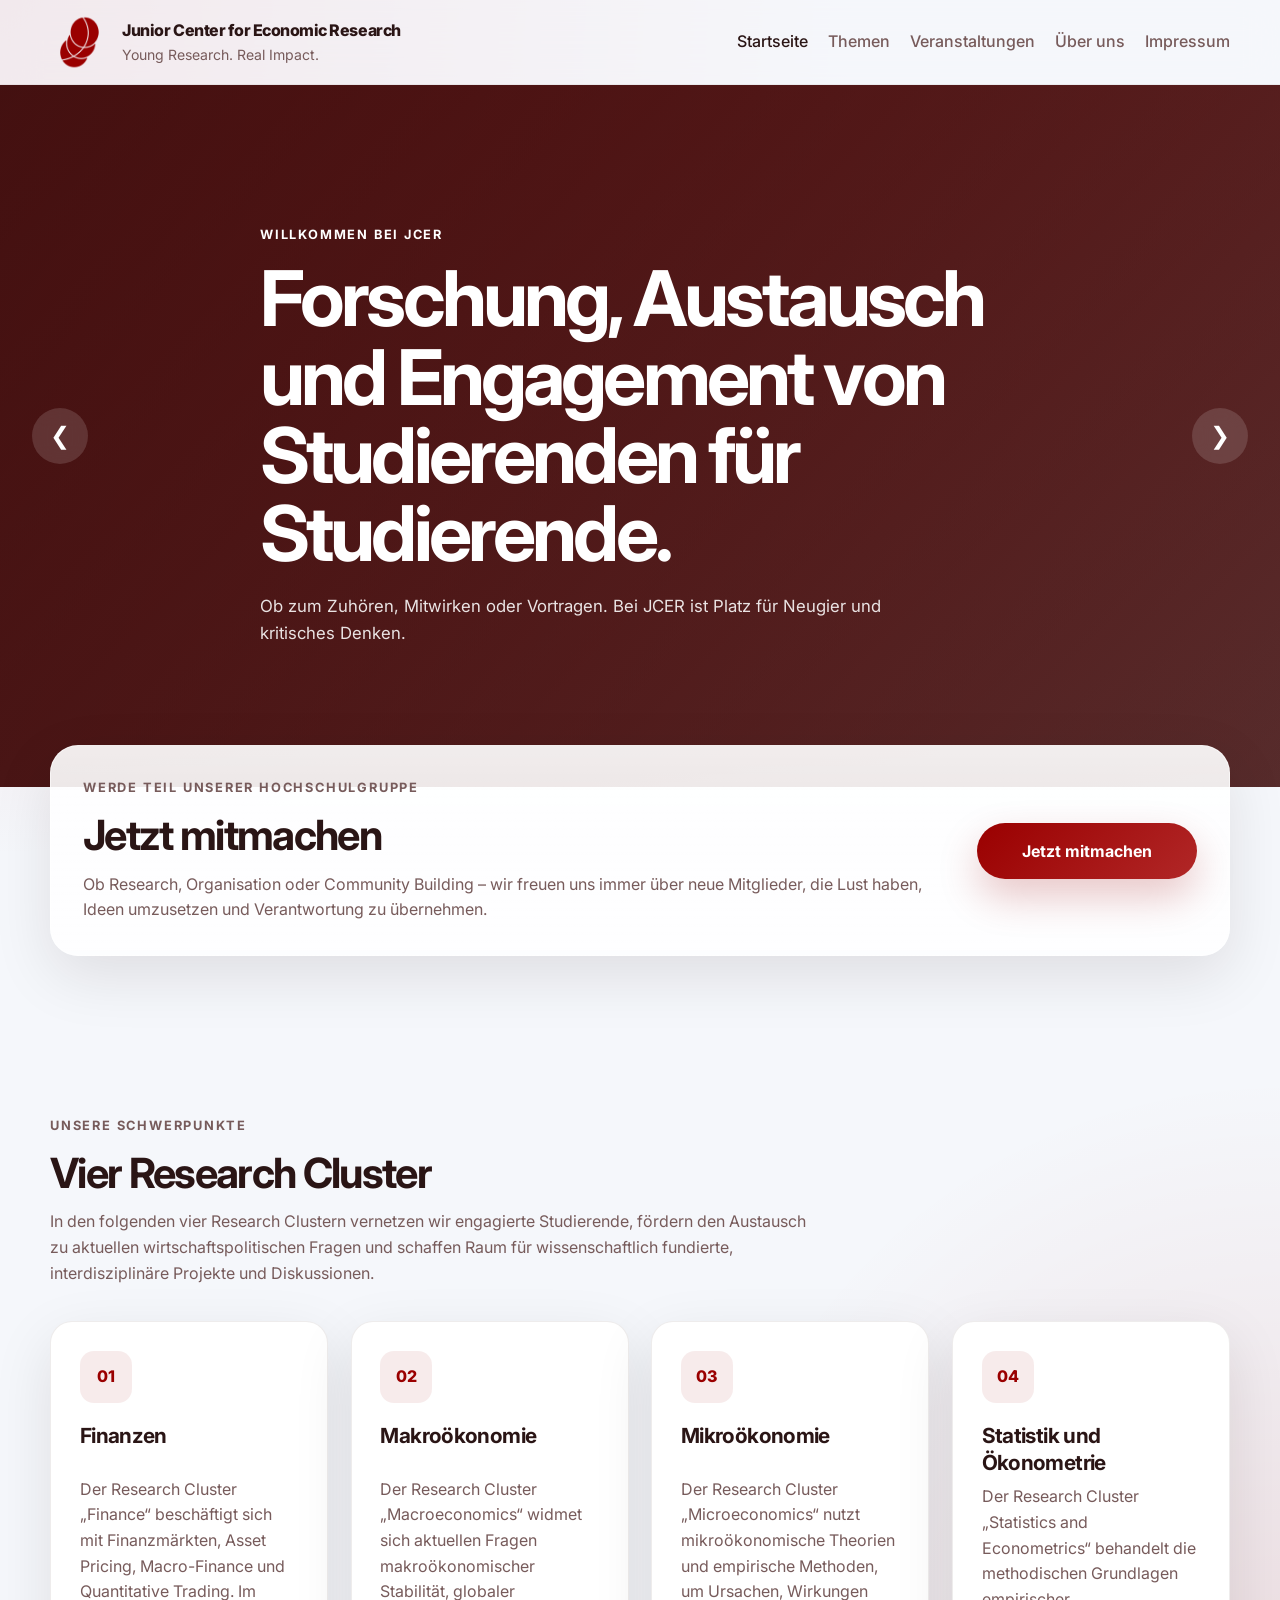
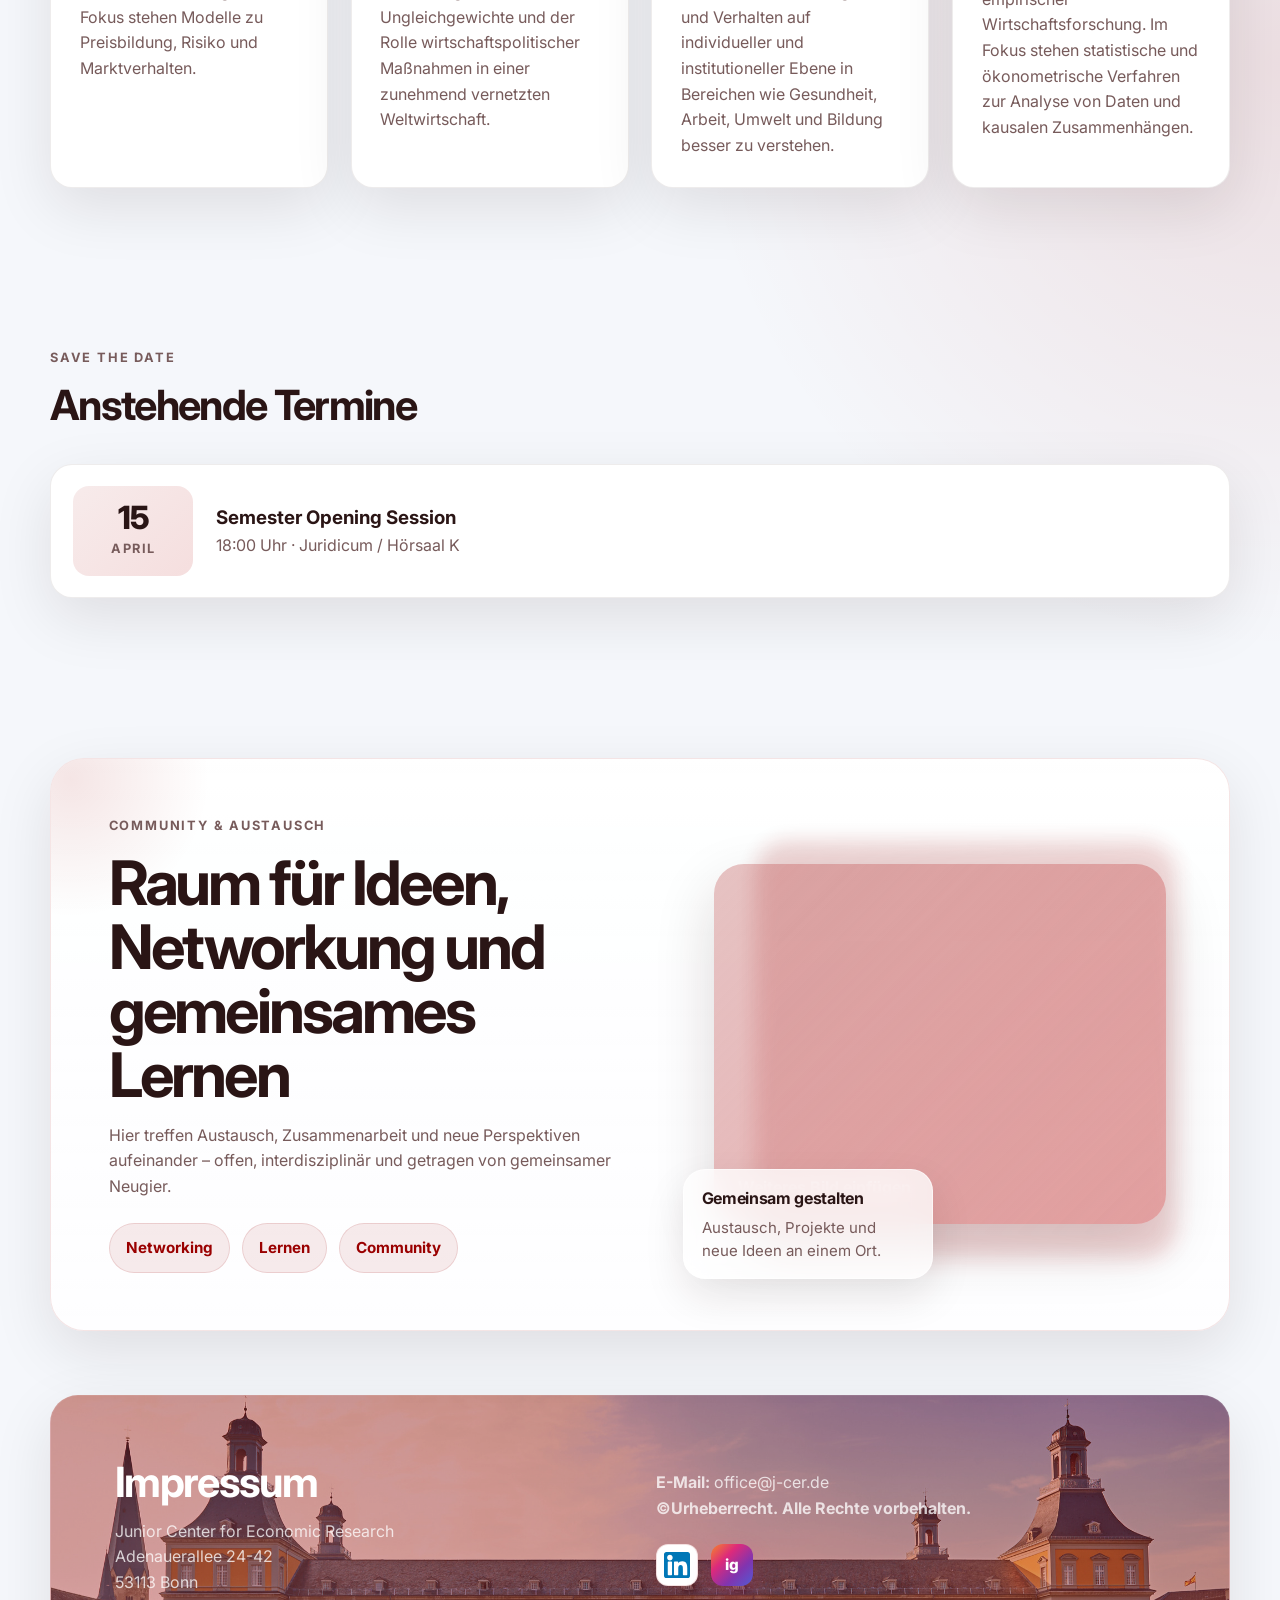
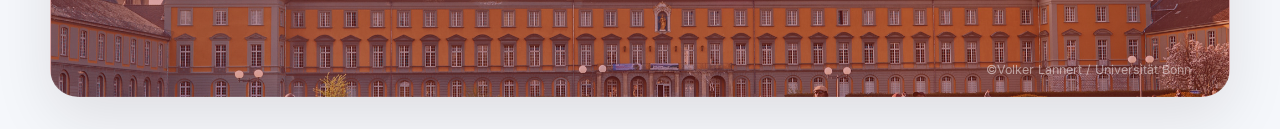
==== commit 9f492572: "impressum, datenschutz sollten ready fertig sein, veranstaltungen bearbeitet fotos, vergangene sollt" ====
--- a/index.html
+++ b/index.html
@@ -191,45 +191,40 @@
     </section>
   </main>
 
-  <footer class="site-footer" id="impressum-block">
-    <div class="container footer-content">
-      <div>
-        <h2>Impressum</h2>
-        <p>
-          Junior Center for Economic Research<br />
-          Adenauerallee 24-42<br />
-          53113 Bonn
-        </p>
-      </div>
-
-      <div>
-        <p><strong>E-Mail:</strong> office@j-cer.de</p>
-        <p><strong>©Urheberrecht. Alle Rechte vorbehalten.</strong></p>
-
-        <div class="footer-socials">
-          <a
-            href="https://www.linkedin.com/company/junior-center-for-economic-research-jcer/"
-            class="footer-social-link"
-            aria-label="LinkedIn öffnen"
-            target="_blank"
-            rel="noopener noreferrer"
-          >
-            <span class="footer-social-icon footer-social-linkedin">in</span>
-          </a>
-
-          <a
-            href="https://www.instagram.com/jcer.economics/"
-            class="footer-social-link"
-            aria-label="Instagram öffnen"
-            target="_blank"
-            rel="noopener noreferrer"
-          >
-            <span class="footer-social-icon footer-social-instagram">ig</span>
-          </a>
-        </div>
-      </div>
+<footer class="site-footer" id="impressum-block">
+  <div class="container footer-content">
+    <div>
+      <h2>Impressum</h2>
+      <p>
+        Junior Center for Economic Research<br />
+        Adenauerallee 24-42<br />
+        53113 Bonn
+      </p>
     </div>
-  </footer>
+
+    <div>
+      <p><strong>E-Mail:</strong> office@j-cer.de</p>
+      <p><strong>©Urheberrecht. Alle Rechte vorbehalten.</strong></p>
+
+      <div class="footer-socials">
+        <a href="https://www.linkedin.com/company/junior-center-for-economic-research-jcer/"
+          class="footer-social-link" aria-label="LinkedIn öffnen"
+          target="_blank" rel="noopener noreferrer">
+          <span class="footer-social-icon footer-social-linkedin">in</span>
+        </a>
+        <a href="https://www.instagram.com/jcer.economics/"
+          class="footer-social-link" aria-label="Instagram öffnen"
+          target="_blank" rel="noopener noreferrer">
+          <span class="footer-social-icon footer-social-instagram">ig</span>
+        </a>
+      </div>
+    </div>
+  </div>
+
+  <div style="text-align: right; padding: 0 2.4rem 1rem; color: rgba(255,255,255,0.5); font-size: 0.78rem;">
+    ©Volker Lannert / Universität Bonn
+  </div>
+</footer>
 </body>
 <script>
   const slides = document.querySelectorAll(".hero-slide");
--- a/styles.css
+++ b/styles.css
@@ -221,7 +221,7 @@
 
 .cta-section {
   padding-top: 0;
-  margin-top: -2.5rem;
+  margin-top: -2.6rem;
   position: relative;
   z-index: 2;
 }
@@ -556,9 +556,10 @@
   font-size: 0.94rem;
   line-height: 1.5;
 }
-
-.site-footer {
-  background: #220d0d;
+ .site-footer {
+  background: 
+    linear-gradient(rgba(154, 0, 0, 0.35), rgba(154, 0, 0, 0.35)),
+    url("fotos/Uni-Bonn-hintergrund.jpg") center / cover no-repeat;
   color: white;
   margin: 0 auto 2rem;
   width: min(100% - 2rem, var(--max-width));
@@ -570,7 +571,8 @@
   display: grid;
   grid-template-columns: 1fr 1fr;
   gap: 2rem;
-  padding: 2.4rem;
+  padding: 4rem 3rem;
+  align-items: center;
 }
 
 .site-footer p {
@@ -1508,6 +1510,7 @@
 .privacy-placeholder-card {
   max-width: 820px;
   padding: 2.4rem;
+  margin: 0 auto;
 }
 
 .privacy-placeholder-card p {
@@ -2267,12 +2270,13 @@
 
 .events-archive-item h4 {
   font-size: 1.05rem;
-  letter-spacing: -0.02em;
-  margin-bottom: 0.35rem;
+  letter-spacing: -0.02rem;
+  margin-bottom: 0rem !important;
 }
 
 .events-archive-item p {
   color: var(--muted);
+
 }
 
 .events-gallery-shell {
@@ -2419,23 +2423,7 @@
   padding: 0 0 2rem;
 }
 
-/* =========================================
-   THEMEN – Impressum mit korrekter dunkler Farbe
-========================================= */
-
-.topics-impressum-section .site-footer {
-  background: #220d0d;
-  color: #ffffff;
-  border: 1px solid rgba(255, 255, 255, 0.08);
-}
-
-.topics-impressum-section .site-footer h2 {
-  color: #ffffff;
-}
-
-.topics-impressum-section .site-footer p {
-  color: rgba(255, 255, 255, 0.76);
-}
+
 
 
 /* =========================================
@@ -2482,13 +2470,11 @@
   grid-template-columns: repeat(2, minmax(0, 1fr));
   gap: 1.4rem;
 }
-
 .topics-topic-card,
 .topics-projects-shell,
 .topics-tool-card,
 .topics-upload-card,
-.topics-project-card,
-.topics-impressum-section .site-footer {
+.topics-project-card {
   background: linear-gradient(180deg, rgba(255, 255, 255, 0.92), rgba(255, 255, 255, 0.84));
   border: 1px solid rgba(255, 255, 255, 0.6);
   border-radius: var(--radius-xl);
@@ -2498,8 +2484,7 @@
 .topics-topic-card,
 .topics-tool-card,
 .topics-upload-card,
-.topics-project-card,
-.topics-impressum-section .site-footer {
+.topics-project-card {
   cursor: pointer;
   transition:
     transform 0.22s ease,
@@ -2510,8 +2495,7 @@
 .topics-topic-card:hover,
 .topics-tool-card:hover,
 .topics-upload-card:hover,
-.topics-project-card:hover,
-.topics-impressum-section .site-footer:hover {
+.topics-project-card:hover {
   transform: translateY(-6px);
   box-shadow: 0 22px 55px rgba(34, 13, 13, 0.14);
   border-color: rgba(154, 0, 0, 0.18);
@@ -2520,8 +2504,7 @@
 .topics-topic-card *,
 .topics-tool-card *,
 .topics-upload-card *,
-.topics-project-card *,
-.topics-impressum-section .site-footer * {
+.topics-project-card * {
   transform: none;
 }
 
@@ -2825,20 +2808,6 @@
   color: var(--muted);
 }
 
-.topics-impressum-section .site-footer {
-  background: #220d0d;
-  color: #ffffff;
-  border: 1px solid rgba(255, 255, 255, 0.08);
-}
-
-.topics-impressum-section .site-footer h2 {
-  color: #ffffff;
-}
-
-.topics-impressum-section .site-footer p {
-  color: rgba(255, 255, 255, 0.76);
-}
-
 @media (max-width: 960px) {
   .topics-overview-grid,
   .topics-projects-layout,
@@ -2951,3 +2920,16 @@
   box-shadow: 0 14px 30px rgba(154, 0, 0, 0.2);
   filter: none;
 }
+/* korrektur>> */
+.topics-impressum-section .site-footer {
+  color: #ffffff;
+  border: 1px solid rgba(255, 255, 255, 0.08);
+}
+
+.topics-impressum-section .site-footer h2 {
+  color: #ffffff;
+}
+
+.topics-impressum-section .site-footer p {
+  color: rgba(255, 255, 255, 0.76);
+}
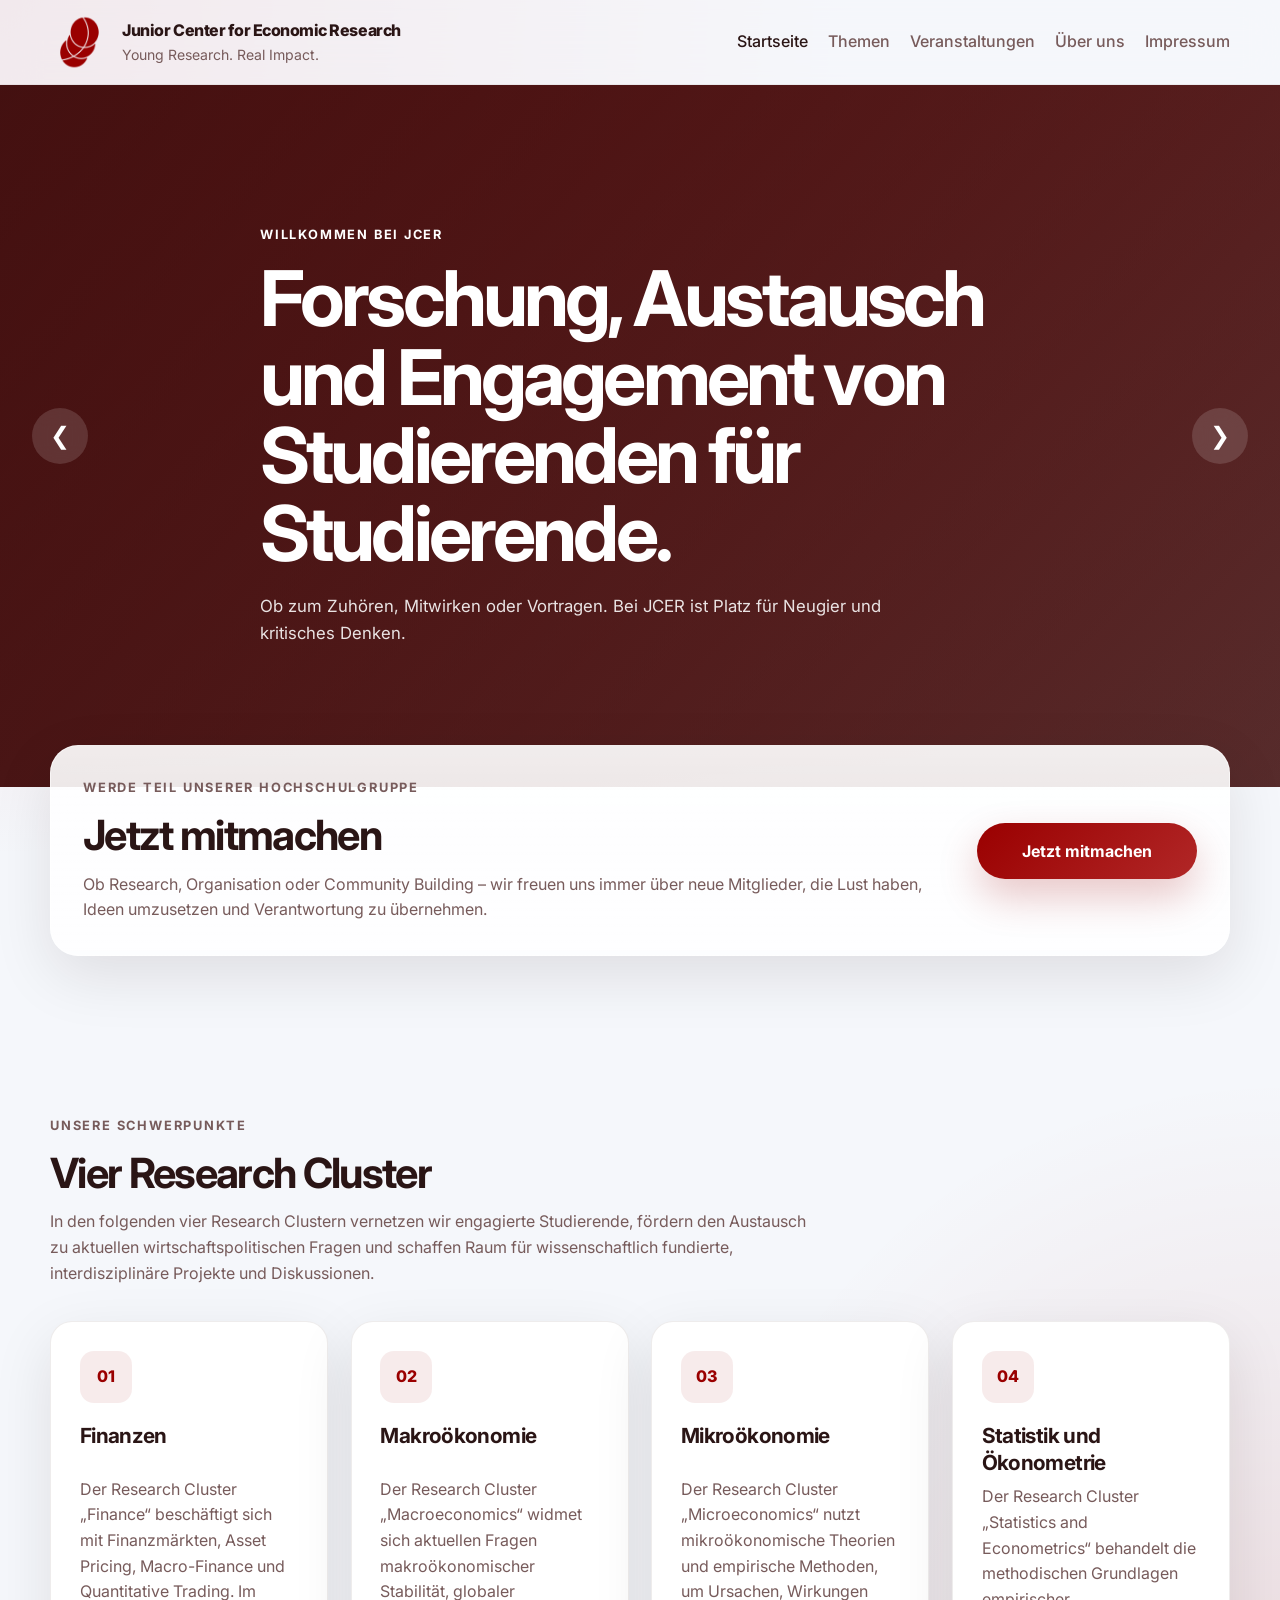
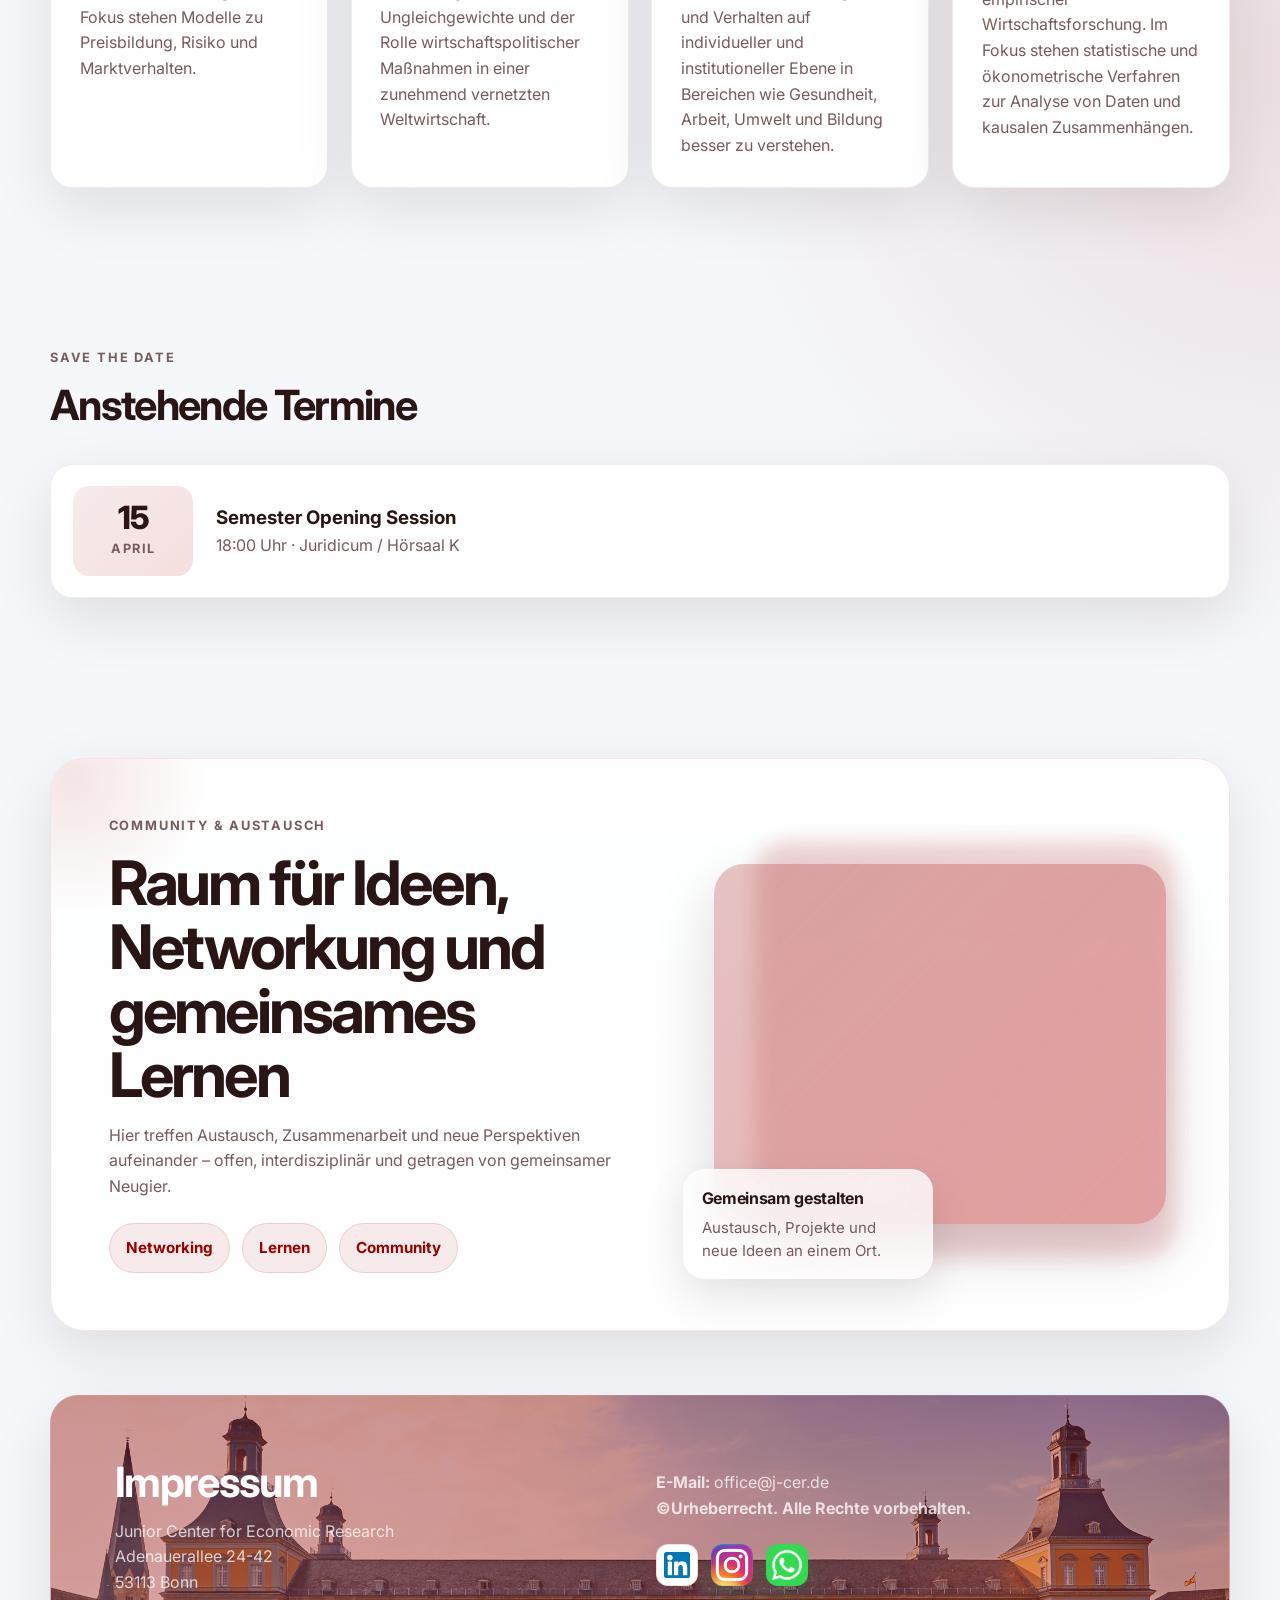
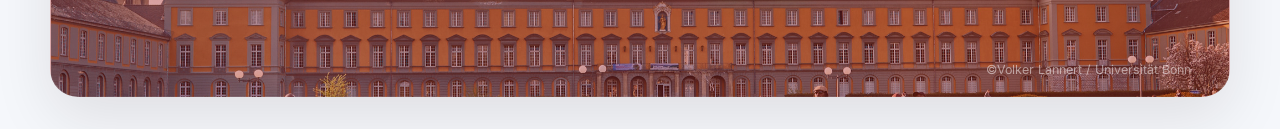
==== commit 9cbc61c7: "fotos geändert, unten social icons angepasst whatsappm hinzugefügt ein zwei placements um paar punkt" ====
--- a/index.html
+++ b/index.html
@@ -217,6 +217,13 @@
           target="_blank" rel="noopener noreferrer">
           <span class="footer-social-icon footer-social-instagram">ig</span>
         </a>
+        <a href="https://chat.whatsapp.com/Ii7mFsBrbOs0jFYBegxyFz"
+  class="footer-social-link"
+  aria-label="WhatsApp Community öffnen"
+  target="_blank"
+  rel="noopener noreferrer">
+  <span class="footer-social-icon footer-social-whatsapp">wa</span>
+</a>
       </div>
     </div>
   </div>
--- a/styles.css
+++ b/styles.css
@@ -1330,10 +1330,27 @@
 }
 
 .footer-social-instagram {
-  background: linear-gradient(135deg, #f58529, #dd2a7b, #8134af, #515bd4);
-  box-shadow: 0 10px 24px rgba(221, 42, 123, 0.22);
-}
-
+  background-color: #ffffff;
+  background-image: url("./Instagram_icon.png");
+  background-repeat: no-repeat;
+  background-position: center;
+  background-size: 110% 110%;
+  border: 1px solid rgba(37, 211, 102, 0.2);
+  box-shadow: 0 10px 24px rgba(37, 211, 102, 0.14);
+  font-size: 0;
+  color: transparent;
+}
+.footer-social-whatsapp {
+  background-color: #ffffff;
+  background-image: url("./whatsapp.png");
+  background-repeat: no-repeat;
+  background-position: center;
+  background-size: 180% 180%;
+  border: 1px solid rgba(37, 211, 102, 0.2);
+  box-shadow: 0 10px 24px rgba(37, 211, 102, 0.14);
+  font-size: 0;
+  color: transparent;
+}
 .footer-social-link:hover .footer-social-icon {
   transform: translateY(-2px);
   filter: brightness(1.04);
